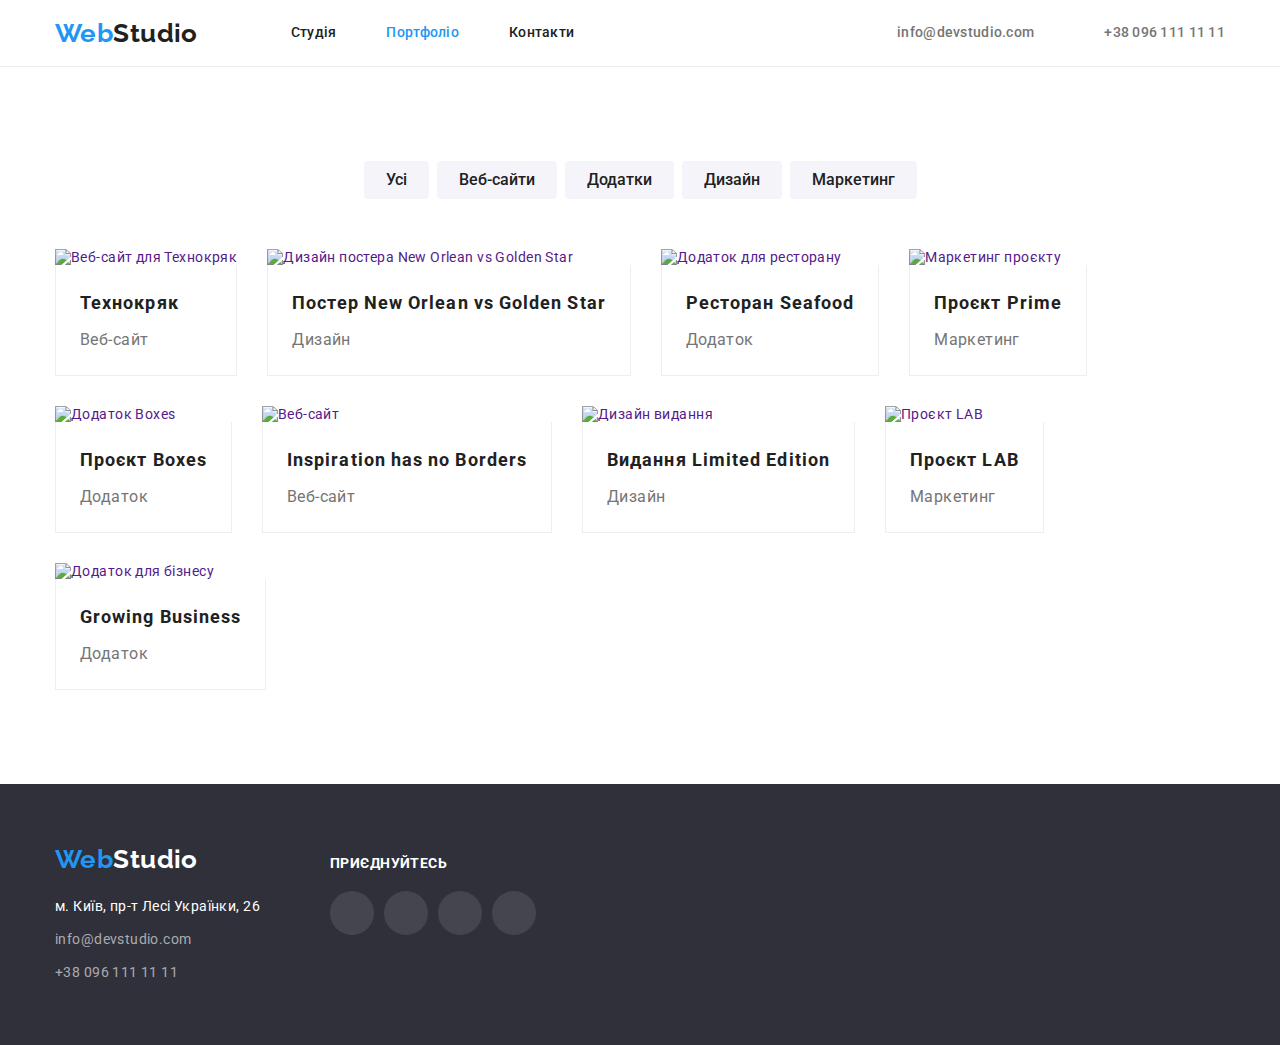
==== portfolio.html @ df896bba "fix css in  hw#4" ====
<!DOCTYPE html>
<html lang="uk">
  <head>
    <meta charset="UTF-8" />
    <meta http-equiv="X-UA-Compatible" content="IE=edge" />
    <meta name="viewport" content="width=device-width, initial-scale=1.0" />
    <title>WebStudio-Portfolio</title>
    <link rel="preconnect" href="https://fonts.googleapis.com" />
    <link rel="preconnect" href="https://fonts.gstatic.com" crossorigin />
    <link
      href="https://fonts.googleapis.com/css2?family=Raleway:wght@700&family=Roboto:wght@400;500;700;900&display=swap"
      rel="stylesheet"
    />
    <link
      rel="stylesheet"
      href="https://cdnjs.cloudflare.com/ajax/libs/modern-normalize/1.1.0/modern-normalize.min.css"
    />
    <link rel="stylesheet" href="./css/style.css" />
  </head>

  <body>
    <header class="page-header">
      <!-- навігація по сайту -->
      <div class="header-container container">
        <nav class="main-navigation">
          <a href="./index.html" class="logo">
            <span class="logo-web">Web</span>Studio
          </a>
          <ul class="navigation">
            <li class="navigation-item">
              <a href="./index.html">Студія</a>
            </li>
            <li class="navigation-item">
              <a href="./portfolio.html" class="current-page">Портфоліо</a>
            </li>
            <li class="navigation-item">
              <a href="">Контакти</a>
            </li>
          </ul>
        </nav>
        <!-- Контакти -->
        <ul class="contacts">
          <li class="contacts-item">
            <a href="mailto:info@devstudio.com">
              <svg class="contact-icon" width="16" height="12" >
                <use href="./images/icons.svg#icon-envelope"></use>
              </svg>
              <span>info@devstudio.com</span>
            </a>
          </li>
          <li class="contacts-item">
            <a href="tel:+380961111111">
              <svg class="contact-icon" width="10" height="16" >
                <use href="./images/icons.svg#icon-smartphone"></use>
              </svg>
              +38 096 111 11 11
            </a>
          </li>
        </ul>
      </div>
    </header>

    <main>
      <!-- Портфоліо -->
      <section class="portfolio">
        <div class="container">
          <h1 class="visually-hidden">Портфоліо</h1>
          <!-- Кнопки навігації -->
          <ul class="filter-buttons">
            <li><button type="button" class="filter-button">Усі</button></li>
            <li>
              <button type="button" class="filter-button">Веб-сайти</button>
            </li>
            <li>
              <button type="button" class="filter-button">Додатки</button>
            </li>
            <li><button type="button" class="filter-button">Дизайн</button></li>
            <li>
              <button type="button" class="filter-button">Маркетинг</button>
            </li>
          </ul>
          <!-- Приклади робіт -->
          <ul class="portfolio-samples">
            <li class="portfolio-item">
              <a href="" target="_blank" rel="noopener nofollow noreferrer">
                <img
                  src="./images/portfolio-1.jpg"
                  alt="Веб-сайт для Технокряк"
                  width="370"
                />
                <div class="card-container">
                  <h2>Технокряк</h2>
                  <p>Веб-сайт</p>
                </div>
              </a>
            </li>
            <li class="portfolio-item">
              <a href="" target="_blank" rel="noopener nofollow noreferrer">
                <img
                  src="./images/portfolio-2.jpg"
                  alt="Дизайн постера New Orlean vs Golden Star"
                  width="370"
                />
                <div class="card-container">
                  <h2>Постер New Orlean vs Golden Star</h2>
                  <p>Дизайн</p>
                </div>
              </a>
            </li>
            <li class="portfolio-item">
              <a href="" target="_blank" rel="noopener nofollow noreferrer">
                <img
                  src="./images/portfolio-3.jpg"
                  alt="Додаток для ресторану"
                  width="370"
                />
                <div class="card-container">
                  <h2>Ресторан Seafood</h2>
                  <p>Додаток</p>
                </div>
              </a>
            </li>
            <li class="portfolio-item">
              <a href="" target="_blank" rel="noopener nofollow noreferrer">
                <img
                  src="./images/portfolio-4.jpg"
                  alt="Маркетинг проєкту"
                  width="370"
                />
                <div class="card-container">
                  <h2>Проєкт Prime</h2>
                  <p>Маркетинг</p>
                </div>
              </a>
            </li>
            <li class="portfolio-item">
              <a href="" target="_blank" rel="noopener nofollow noreferrer">
                <img
                  src="./images/portfolio-5.jpg"
                  alt="Додаток Boxes"
                  width="370"
                />
                <div class="card-container">
                  <h2>Проєкт Boxes</h2>
                  <p>Додаток</p>
                </div>
              </a>
            </li>
            <li class="portfolio-item">
              <a href="" target="_blank" rel="noopener nofollow noreferrer">
                <img
                  src="./images/portfolio-6.jpg"
                  alt="Веб-сайт"
                  width="370"
                />
                <div class="card-container">
                  <h2>Inspiration has no Borders</h2>
                  <p>Веб-сайт</p>
                </div>
              </a>
            </li>
            <li class="portfolio-item">
              <a href="" target="_blank" rel="noopener nofollow noreferrer">
                <img
                  src="./images/portfolio-7.jpg"
                  alt="Дизайн видання"
                  width="370"
                />
                <div class="card-container">
                  <h2>Видання Limited Edition</h2>
                  <p>Дизайн</p>
                </div>
              </a>
            </li>
            <li class="portfolio-item">
              <a href="" target="_blank" rel="noopener nofollow noreferrer">
                <img
                  src="./images/portfolio-8.jpg"
                  alt="Проєкт LAB"
                  width="370"
                />
                <div class="card-container">
                  <h2>Проєкт LAB</h2>
                  <p>Маркетинг</p>
                </div>
              </a>
            </li>
            <li class="portfolio-item">
              <a href="" target="_blank" rel="noopener nofollow noreferrer">
                <img
                  src="./images/portfolio-9.jpg"
                  alt="Додаток для бізнесу"
                  width="370"
                />
                <div class="card-container">
                  <h2>Growing Business</h2>
                  <p>Додаток</p>
                </div>
              </a>
            </li>
          </ul>
        </div>
      </section>
    </main>
    <!-- ФУТЕР СТОРІНКИ -->
    <footer class="page-footer">
      <div class="container footer-wraper">
        <div class="footer-container">
          <a href="./index.html" class="logo">
            <span class="logo-web">Web</span>Studio
          </a>
          <!-- Контактна інформація -->
          <address class="footer-address">
            <ul class="address-list">
              <li class="address-list-item">
                <a
                  href="https://goo.gl/maps/ABmhvAyWDzysGnkC7"
                  target="_blank"
                  rel="noopener nofollow noreferrer"
                  class="post-address"
                  >м. Київ, пр-т Лесі Українки, 26</a
                >
              </li>
              <li class="address-list-item">
                <a href="mailto:info@devstudio.com">info@devstudio.com</a>
              </li>
              <li class="address-list-item">
                <a href="tel:+380961111111">+38 096 111 11 11</a>
              </li>
            </ul>
          </address>
        </div>
        <div class="footer-container">
          <span class="links-footer">Приєднуйтесь</span>
          <ul class="social-links">
            <li class="social-link footer-link">
              <a href="" class="insta-link">
                <svg class="social-icon footer-icon" width="20" height="20">
                  <use href="./images/icons.svg#icon-instagram"></use>
                </svg>
              </a>
            </li>
            <li class="social-link footer-link">
              <a href="" class="twit-link">
                <svg class="social-icon footer-icon" width="20" height="20">
                  <use href="./images/icons.svg#icon-twitter"></use>
                </svg>
              </a>
            </li>
            <li class="social-link footer-link">
              <a href="" class="facebook-link">
                <svg class="social-icon footer-icon" width="20" height="20">
                  <use href="./images/icons.svg#icon-facebook"></use>
                </svg>
              </a>
            </li>
            <li class="social-link footer-link">
              <a href="" class="linkedin-link">
                <svg class="social-icon footer-icon" width="20" height="20">
                  <use href="./images/icons.svg#icon-linkedin"></use>
                </svg>
              </a>
            </li>
          </ul>
        </div>
      </div>
    </footer>
  </body>
  </body>
</html>
---- css/style.css ----
/*ПЕРЕМІННІ*/

:root {
  --font-family: "Roboto", sans-serif;
  --font-color-hed: #212121;
  --font-color-text: #757575;
  --brand-color-first: #2196f3;
  --brand-color-second: #2f303a;
  --background-color: #ffffff;
  --icon-color: #afb1b8;
}

/*Загальні стилі*/

*,
*::before,
*::after {
  box-sizing: border-box;
}
body {
  margin: 0;
  background-color: var(--background-color);
  font-family: var(--font-family);
  color: var(--font-color);
  font-size: 14px;
  letter-spacing: 0.03em;
}
h1,
h2,
h3,
p,
ul {
  margin: 0;
  padding: 0;
}
ul {
  list-style: none;
}
img {
  display: block;
  width: 100%;
  height: auto;
}
.container {
  max-width: 1200px;
  margin: 0 auto;
  padding: 0 15px;
}
.section {
  padding: 94px 0;
}

/* Приховані заголовки */

.visually-hidden {
  position: absolute;
  white-space: nowrap;
  width: 1px;
  height: 1px;
  overflow: hidden;
  border: 0;
  padding: 0;
  clip: rect(0 0 0 0);
  clip-path: inset(50%);
  margin: -1px;
}

/* Стилі ХЕДЕРУ*/

.header-container,
.main-navigation,
.navigation,
.contacts {
  display: flex;
  flex-flow: row wrap;
  align-items: center;
}
.page-header {
  border-bottom: 1px solid #ececec;
}
.logo,
.logo-web {
  text-decoration: none;
  font-family: "Raleway", sans-serif;
  font-weight: 700;
  font-size: 26px;
  line-height: 1.19;
}
.logo {
  margin-right: 93px;
  color: var(--font-color-hed);
}
.logo-web {
  color: var(--brand-color-first);
}
/* .navigation {
} */
/* .navigation-item {
  
} */
.navigation-item:not(:last-child) {
  margin-right: 50px;
}
.navigation-item > a {
  display: block;
  padding: 25px 0;
  text-decoration: none;
  font-weight: 500;
  line-height: 1.14;
  letter-spacing: 0.02em;
  color: var(--font-color-hed);
}
.navigation-item > a:hover {
  color: var(--brand-color-first);
}
.navigation-item > a:focus {
  color: var(--brand-color-first);
}
.navigation-item > .current-page {
  color: var(--brand-color-first);
}
.contacts {
  display: flex;
  align-items: center;
  margin-left: auto;
}
/* .contacts-item {
} */
.contacts-item:nth-child(1) {
  margin-right: 50px;
}
.contacts-item > a {
  display: flex;
  align-items: center;
  padding: 25px 0;
  text-decoration: none;
  font-weight: 500;
  line-height: 1.14;
  letter-spacing: 0.02em;
  color: var(--font-color-text);
}
.contacts-item > a:hover {
  color: var(--brand-color-first);
}
.contacts-item > a:focus {
  color: var(--brand-color-first);
}
.contact-icon {
  margin-right: 10px;
  fill: currentColor;
  stroke: currentColor;
}
.contacts-item > a:hover .contact-icon {
  stroke: var(--brand-color-first);
}
.contact-icon:focus .contact-icon {
  stroke: var(--brand-color-first);
}
/*Стилі секції ГЕРОЯ*/

.hero {
  padding: 200px 0;
  margin: 0 auto;
  background-image: linear-gradient(
      rgba(47, 48, 58, 0.4),
      rgba(47, 48, 58, 0.4)
    ),
    url("../images/hero-cover.jpg");
  max-width: 1600px;
  background-repeat: no-repeat;
  background-position: center;
  background-color: var(--brand-color-second);
}
.hero-text {
  font-weight: 900;
  font-size: 44px;
  line-height: 1.36;
  text-align: center;
  letter-spacing: 0.06em;
  text-transform: uppercase;
  color: var(--background-color);
  margin-bottom: 30px;
}
.hero-button {
  display: block;
  margin: 0 auto;
  padding: 10px 32px;
  cursor: pointer;
  background-color: var(--brand-color-first);
  font-family: inherit;
  font-weight: 700;
  font-size: 16px;
  line-height: 1.87;
  letter-spacing: 0.06em;
  color: var(--background-color);
  border: none;
  border-radius: 4px;
}
.hero-button:hover {
  background-color: #188ce8;
}
.hero-button:active {
  background-color: #188ce8;
}

/*Стилі секції ОСНОВНІ ІДЕЇ*/

.main-ideas-list {
  display: flex;
}
.main-ideas-item {
  width: calc((100% - 90px) / 4);
}
.ideas-icon-wraper {
  display: flex;
  justify-content: center;
  padding: 25px 0;
  background-color: #f5f4fa;
  border-radius: 4px;
}
.main-ideas-item:not(:last-child) {
  margin-right: 30px;
}
.main-ideas-item > h3 {
  margin-top: 30px;
  margin-bottom: 10px;
  font-weight: 700;
  font-size: 14px;
  line-height: 1.14;
  text-transform: uppercase;
  color: var(--font-color-hed);
}
.main-ideas-item > p {
  line-height: 1.71;
  color: var(--font-color-text);
}

/*Стилі секції ПРИКЛАДИ РОБІТ*/

.main-works {
  padding-top: 0;
}
.works-list {
  display: flex;
  flex-flow: row wrap;
}
.section-title {
  margin-bottom: 50px;
  font-weight: 700;
  font-size: 36px;
  line-height: 1.17;
  text-align: center;
  color: var(--font-color-hed);
}
.works-list-item {
  width: calc((100% / 3) - 30px);
}
.works-list-item:not(:last-child) {
  margin-right: 30px;
}

/*Стилі секції НАША КОМАНДА*/

.our-team {
  background-color: #f5f4fa;
}
.team-list {
  display: flex;
  flex-flow: row wrap;
}
.team-list-item {
  width: calc((100% / 4) - 30px);
  list-style-type: none;
  background-color: var(--background-color);
  box-shadow: 0px 1px 3px rgba(0, 0, 0, 0.12), 0px 1px 1px rgba(0, 0, 0, 0.14),
    0px 2px 1px rgba(0, 0, 0, 0.2);
  border-radius: 0px 0px 4px 4px;
}
.team-list-item:not(:last-child) {
  margin-right: 30px;
}
.team-card {
  padding: 30px 0;
}
.team-list-item h3 {
  margin-bottom: 10px;
  font-weight: 500;
  font-size: 16px;
  line-height: 1.19;
  text-align: center;
  color: var(--font-color-hed);
}
.team-list-item p {
  margin-bottom: 16px;
  font-size: 16px;
  line-height: 1.19;
  text-align: center;
  color: var(--font-color-text);
}
.social-links {
  display: flex;
  justify-content: center;
  flex-wrap: wrap;
}
.social-link > a {
  display: flex;
  justify-content: center;
  align-items: center;
  width: 44px;
  height: 44px;
  border-radius: 50%;
  background-color: var(--background-color);
}
.social-link > a:hover {
  background-color: var(--brand-color-first);
}
.social-link > a:focus {
  background-color: var(--brand-color-first);
}
.social-link:not(:last-child) {
  margin-right: 10px;
}
.social-icon {
  fill: var(--icon-color);
}
.social-link > a:hover .social-icon {
  fill: var(--background-color);
}
.social-link > a:focus .social-icon {
  fill: var(--background-color);
}

/* Секція наші клієнти */
.clients-list {
  display: flex;
  flex-wrap: wrap;
  justify-content: center;
  align-items: center;
}
.client-list-item:not(:last-child) {
  margin-right: 30px;
}
.client-list-item > a {
  display: flex;
  padding: 15px 31px;
  border: 1px solid #afb1b8;
  border-radius: 4px;
}
.client-icon {
  fill: var(--icon-color);
}
.client-list-item > a:hover {
  border-color: var(--brand-color-first);
}
.client-list-item > a:focus {
  border-color: var(--brand-color-first);
}
.client-list-item > a:hover .client-icon {
  fill: var(--brand-color-first);
}
.client-list-item > a:focus .client-icon {
  fill: var(--brand-color-first);
}

/*Стилі секції ФУТЕРУ*/
.page-footer {
  padding: 60px 0;
  background-color: var(--brand-color-second);
}
.footer-wraper {
  display: flex;
  align-items: baseline;
}
.footer-container {
  display: inline-block;
  margin-right: 70px;
  vertical-align: top;
}
.page-footer .logo {
  display: block;
  margin-right: 0;
  margin-bottom: 20px;
  color: var(--background-color);
}
/* .address-list {
} */
/* .address-list-item {
} */
.address-list-item:not(:last-child) {
  margin-bottom: 9px;
}
.address-list-item > a {
  text-decoration: none;
  font-style: normal;
  line-height: 1.71;
  color: rgba(255, 255, 255, 0.6);
}
.address-list-item > a:hover {
  color: var(--brand-color-first);
}
.address-list-item > a:focus {
  color: var(--brand-color-first);
}
.address-list-item > .post-address {
  color: var(--background-color);
}
.links-footer {
  display: block;
  margin-bottom: 20px;
  font-weight: 700;
  line-height: 16px;
  text-transform: uppercase;
  color: var(--background-color);
}
.footer-link > a {
  background-color: rgba(255, 255, 255, 0.1);
}
.footer-icon {
  fill: var(--background-color);
}

/*СТОРІНКА ПОРТФОЛІО*/

/*Стилі КНОПОК*/
.portfolio {
  padding: 94px 0;
}
.filter-buttons {
  display: flex;
  flex-flow: row wrap;
  justify-content: center;
  margin-bottom: 50px;
}
.filter-buttons > li {
  list-style-type: none;
}
.filter-button {
  padding: 6px 22px;
  font-family: inherit;
  font-weight: 500;
  font-size: 16px;
  line-height: 1.62;
  color: var(--font-color-hed);
  background-color: #f5f4fa;
  cursor: pointer;
  border-radius: 4px;
  border: none;
}
.filter-button:hover {
  color: var(--background-color);
  background-color: var(--brand-color-first);
  box-shadow: 0px 3px 1px rgba(0, 0, 0, 0.1), 0px 1px 2px rgba(0, 0, 0, 0.08),
    0px 2px 2px rgba(0, 0, 0, 0.12);
}
.filter-button:focus {
  color: var(--background-color);
  background-color: var(--brand-color-first);
  box-shadow: 0px 3px 1px rgba(0, 0, 0, 0.1), 0px 1px 2px rgba(0, 0, 0, 0.08),
    0px 2px 2px rgba(0, 0, 0, 0.12);
}
.filter-buttons > li:not(:last-child) {
  margin-right: 8px;
}

/*Стилі ПОРТФОЛІО*/

.portfolio-samples {
  display: flex;
  flex-flow: row wrap;
  gap: 30px;
}
.portfolio-item {
  background-color: var(--background-color);
}
.card-container {
  border: 1px solid #eeeeee;
  border-top: 0;
  padding: 20px 24px;
}
.portfolio-item > a {
  text-decoration: none;
}
.portfolio-item:hover {
  box-shadow: 0px 1px 1px rgba(0, 0, 0, 0.12), 0px 4px 4px rgba(0, 0, 0, 0.06),
    1px 4px 6px rgba(0, 0, 0, 0.16);
}
.portfolio-item:focus {
  box-shadow: 0px 1px 1px rgba(0, 0, 0, 0.12), 0px 4px 4px rgba(0, 0, 0, 0.06),
    1px 4px 6px rgba(0, 0, 0, 0.16);
}
.portfolio-item h2 {
  margin-bottom: 4px;
  font-weight: 700;
  font-size: 18px;
  line-height: 2;
  letter-spacing: 0.06em;
  color: var(--font-color-hed);
}
.portfolio-item p {
  font-size: 16px;
  line-height: 1.87;
  color: var(--font-color-text);
}
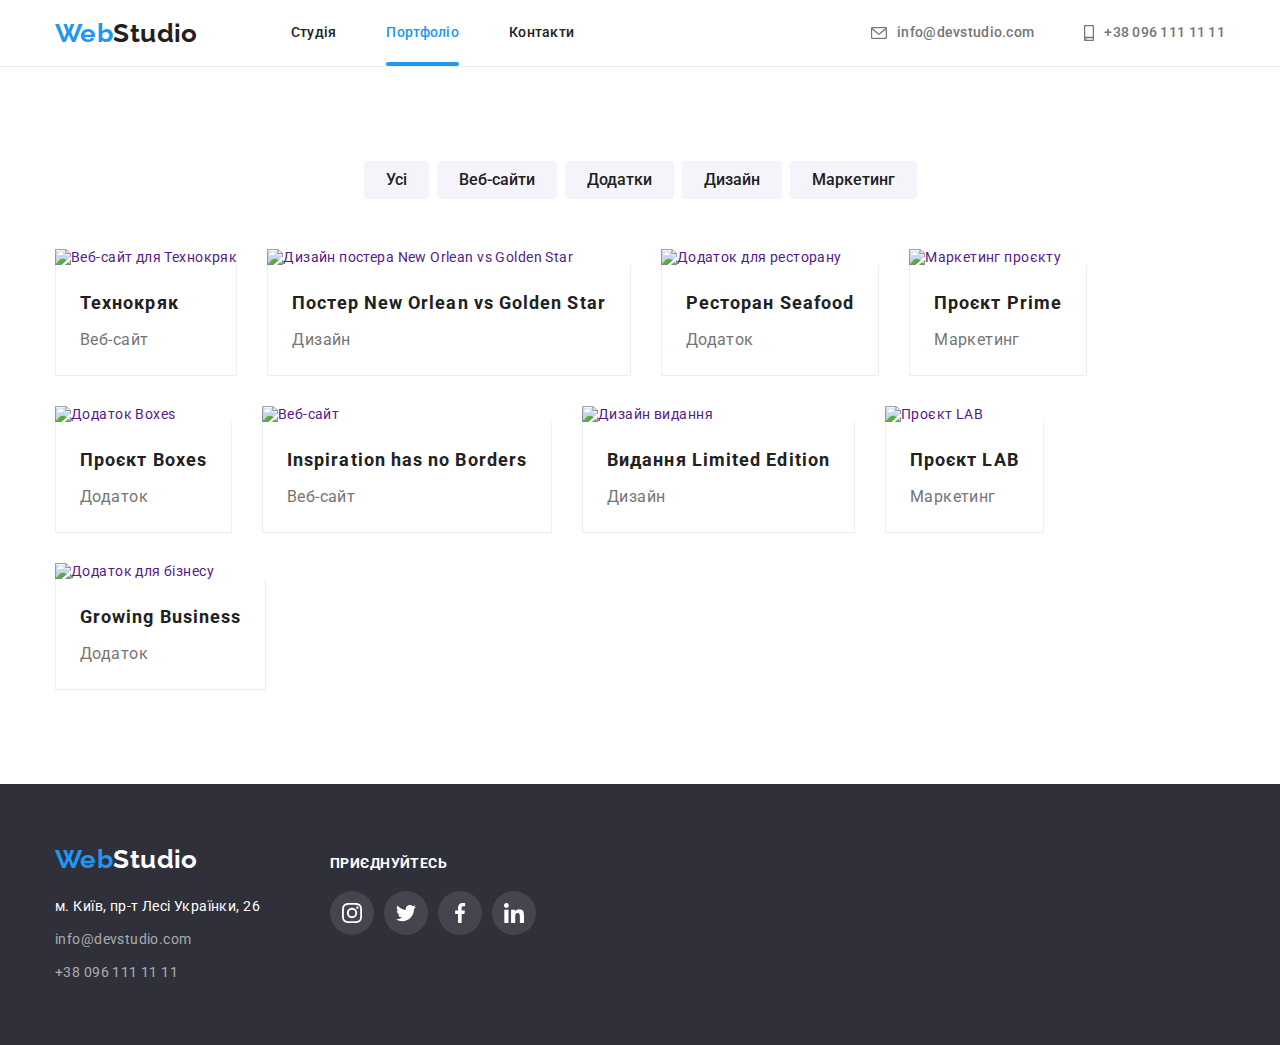
==== commit 547bdea5: "add hw5" ====
--- a/portfolio.html
+++ b/portfolio.html
@@ -42,7 +42,7 @@
         <ul class="contacts">
           <li class="contacts-item">
             <a href="mailto:info@devstudio.com">
-              <svg class="contact-icon" width="16" height="12" >
+              <svg class="contact-icon" width="16" height="12">
                 <use href="./images/icons.svg#icon-envelope"></use>
               </svg>
               <span>info@devstudio.com</span>
@@ -50,7 +50,7 @@
           </li>
           <li class="contacts-item">
             <a href="tel:+380961111111">
-              <svg class="contact-icon" width="10" height="16" >
+              <svg class="contact-icon" width="10" height="16">
                 <use href="./images/icons.svg#icon-smartphone"></use>
               </svg>
               +38 096 111 11 11
@@ -83,11 +83,21 @@
           <ul class="portfolio-samples">
             <li class="portfolio-item">
               <a href="" target="_blank" rel="noopener nofollow noreferrer">
-                <img
-                  src="./images/portfolio-1.jpg"
-                  alt="Веб-сайт для Технокряк"
-                  width="370"
-                />
+                <div class="portfolio-img-wrapper">
+                  <img
+                    src="./images/portfolio-1.jpg"
+                    alt="Веб-сайт для Технокряк"
+                    width="370"
+                  />
+                  <div class="portfolio-item-overlay">
+                    <p>
+                      Ресурс пропонує комплексні пропозиції з різним рівнем
+                      функціоналу та сервісів. Все це дозволить відвідувачу
+                      отримати вичерпні відомості про компанію чи приватну
+                      особу.
+                    </p>
+                  </div>
+                </div>
                 <div class="card-container">
                   <h2>Технокряк</h2>
                   <p>Веб-сайт</p>
@@ -96,11 +106,21 @@
             </li>
             <li class="portfolio-item">
               <a href="" target="_blank" rel="noopener nofollow noreferrer">
-                <img
-                  src="./images/portfolio-2.jpg"
-                  alt="Дизайн постера New Orlean vs Golden Star"
-                  width="370"
-                />
+                <div class="portfolio-img-wrapper">
+                  <img
+                    src="./images/portfolio-2.jpg"
+                    alt="Дизайн постера New Orlean vs Golden Star"
+                    width="370"
+                  />
+                  <div class="portfolio-item-overlay">
+                    <p>
+                      Ресурс пропонує комплексні пропозиції з різним рівнем
+                      функціоналу та сервісів. Все це дозволить відвідувачу
+                      отримати вичерпні відомості про компанію чи приватну
+                      особу.
+                    </p>
+                  </div>
+                </div>
                 <div class="card-container">
                   <h2>Постер New Orlean vs Golden Star</h2>
                   <p>Дизайн</p>
@@ -109,11 +129,20 @@
             </li>
             <li class="portfolio-item">
               <a href="" target="_blank" rel="noopener nofollow noreferrer">
-                <img
-                  src="./images/portfolio-3.jpg"
-                  alt="Додаток для ресторану"
-                  width="370"
-                />
+                <div class="portfolio-img-wrapper">
+                  <img
+                    src="./images/portfolio-3.jpg"
+                    alt="Додаток для ресторану"
+                    width="370"
+                  />
+                  <div class="portfolio-item-overlay">
+                    <p>
+                      Ресурс пропонує комплексні пропозиції з різним рівнем
+                      функціоналу та сервісів. Все це дозволить відвідувачу отримати
+                      вичерпні відомості про компанію чи приватну особу.
+                    </p>
+                  </div>
+                </div>
                 <div class="card-container">
                   <h2>Ресторан Seafood</h2>
                   <p>Додаток</p>
@@ -122,11 +151,20 @@
             </li>
             <li class="portfolio-item">
               <a href="" target="_blank" rel="noopener nofollow noreferrer">
+                <div class="portfolio-img-wrapper">
                 <img
                   src="./images/portfolio-4.jpg"
                   alt="Маркетинг проєкту"
                   width="370"
                 />
+                <div class="portfolio-item-overlay">
+                  <p>
+                    Ресурс пропонує комплексні пропозиції з різним рівнем
+                    функціоналу та сервісів. Все це дозволить відвідувачу отримати
+                    вичерпні відомості про компанію чи приватну особу.
+                  </p>
+                </div>
+                </div>
                 <div class="card-container">
                   <h2>Проєкт Prime</h2>
                   <p>Маркетинг</p>
@@ -135,11 +173,20 @@
             </li>
             <li class="portfolio-item">
               <a href="" target="_blank" rel="noopener nofollow noreferrer">
+                <div class="portfolio-img-wrapper">
                 <img
                   src="./images/portfolio-5.jpg"
                   alt="Додаток Boxes"
                   width="370"
                 />
+                <div class="portfolio-item-overlay">
+                  <p>
+                    Ресурс пропонує комплексні пропозиції з різним рівнем
+                    функціоналу та сервісів. Все це дозволить відвідувачу отримати
+                    вичерпні відомості про компанію чи приватну особу.
+                  </p>
+                </div>
+                </div>  
                 <div class="card-container">
                   <h2>Проєкт Boxes</h2>
                   <p>Додаток</p>
@@ -148,11 +195,20 @@
             </li>
             <li class="portfolio-item">
               <a href="" target="_blank" rel="noopener nofollow noreferrer">
+                <div class="portfolio-img-wrapper">
                 <img
                   src="./images/portfolio-6.jpg"
                   alt="Веб-сайт"
                   width="370"
                 />
+                <div class="portfolio-item-overlay">
+                  <p>
+                    Ресурс пропонує комплексні пропозиції з різним рівнем
+                    функціоналу та сервісів. Все це дозволить відвідувачу отримати
+                    вичерпні відомості про компанію чи приватну особу.
+                  </p>
+                </div>
+                </div>
                 <div class="card-container">
                   <h2>Inspiration has no Borders</h2>
                   <p>Веб-сайт</p>
@@ -161,11 +217,20 @@
             </li>
             <li class="portfolio-item">
               <a href="" target="_blank" rel="noopener nofollow noreferrer">
+                <div class="portfolio-img-wrapper">
                 <img
                   src="./images/portfolio-7.jpg"
                   alt="Дизайн видання"
                   width="370"
                 />
+                <div class="portfolio-item-overlay">
+                  <p>
+                    Ресурс пропонує комплексні пропозиції з різним рівнем
+                    функціоналу та сервісів. Все це дозволить відвідувачу отримати
+                    вичерпні відомості про компанію чи приватну особу.
+                  </p>
+                </div>
+                </div>
                 <div class="card-container">
                   <h2>Видання Limited Edition</h2>
                   <p>Дизайн</p>
@@ -174,11 +239,20 @@
             </li>
             <li class="portfolio-item">
               <a href="" target="_blank" rel="noopener nofollow noreferrer">
+                <div class="portfolio-img-wrapper">
                 <img
                   src="./images/portfolio-8.jpg"
                   alt="Проєкт LAB"
                   width="370"
                 />
+                <div class="portfolio-item-overlay">
+                  <p>
+                    Ресурс пропонує комплексні пропозиції з різним рівнем
+                    функціоналу та сервісів. Все це дозволить відвідувачу отримати
+                    вичерпні відомості про компанію чи приватну особу.
+                  </p>
+                </div>
+                </div>
                 <div class="card-container">
                   <h2>Проєкт LAB</h2>
                   <p>Маркетинг</p>
@@ -187,11 +261,20 @@
             </li>
             <li class="portfolio-item">
               <a href="" target="_blank" rel="noopener nofollow noreferrer">
+                <div class="portfolio-img-wrapper">
                 <img
                   src="./images/portfolio-9.jpg"
                   alt="Додаток для бізнесу"
                   width="370"
                 />
+                <div class="portfolio-item-overlay">
+                  <p>
+                    Ресурс пропонує комплексні пропозиції з різним рівнем
+                    функціоналу та сервісів. Все це дозволить відвідувачу отримати
+                    вичерпні відомості про компанію чи приватну особу.
+                  </p>
+                </div>
+                </div>
                 <div class="card-container">
                   <h2>Growing Business</h2>
                   <p>Додаток</p>
@@ -266,5 +349,4 @@
       </div>
     </footer>
   </body>
-  </body>
 </html>
--- a/css/style.css
+++ b/css/style.css
@@ -8,6 +8,8 @@
   --brand-color-second: #2f303a;
   --background-color: #ffffff;
   --icon-color: #afb1b8;
+  --timing-function: cubic-bezier(0.4, 0, 0.2, 1);
+  --animation-time: 250ms;
 }
 
 /*Загальні стилі*/
@@ -49,7 +51,6 @@
 .section {
   padding: 94px 0;
 }
-
 /* Приховані заголовки */
 
 .visually-hidden {
@@ -95,9 +96,9 @@
 }
 /* .navigation {
 } */
-/* .navigation-item {
-  
-} */
+.navigation-item {
+  position: relative;
+}
 .navigation-item:not(:last-child) {
   margin-right: 50px;
 }
@@ -109,6 +110,7 @@
   line-height: 1.14;
   letter-spacing: 0.02em;
   color: var(--font-color-hed);
+  transition: color var(--animation-time) var(--timing-function);
 }
 .navigation-item > a:hover {
   color: var(--brand-color-first);
@@ -116,16 +118,47 @@
 .navigation-item > a:focus {
   color: var(--brand-color-first);
 }
+.navigation-item > a::after {
+  content: "";
+  display: block;
+  position: absolute;
+  bottom: 0;
+  width: 100%;
+  height: 4px;
+  background-color: var(--brand-color-first);
+  border-radius: 2px;
+  transform: scaleX(0);
+  transition: transform var(--animation-time) var(--timing-function);
+}
+.navigation-item > a:hover::after {
+  transform: scaleX(1);
+}
+.navigation-item > a:focus::after {
+  transform: scaleX(1);
+}
 .navigation-item > .current-page {
   color: var(--brand-color-first);
 }
+.navigation-item > .current-page::after {
+  content: "";
+  display: block;
+  position: absolute;
+  bottom: 0;
+  width: 100%;
+  height: 4px;
+  background-color: var(--brand-color-first);
+  border-radius: 2px;
+  transform: none;
+}
+
 .contacts {
   display: flex;
   align-items: center;
   margin-left: auto;
 }
-/* .contacts-item {
-} */
+.contacts-item {
+  transition: currentColor var(--animation-time) var(--timing-function);
+}
 .contacts-item:nth-child(1) {
   margin-right: 50px;
 }
@@ -138,6 +171,7 @@
   line-height: 1.14;
   letter-spacing: 0.02em;
   color: var(--font-color-text);
+  transition: color var(--animation-time) var(--timing-function);
 }
 .contacts-item > a:hover {
   color: var(--brand-color-first);
@@ -149,11 +183,14 @@
   margin-right: 10px;
   fill: currentColor;
   stroke: currentColor;
+  /* transition: color var(--animation-time) var(--timing-function); */
 }
 .contacts-item > a:hover .contact-icon {
+  fill: var(--brand-color-first);
   stroke: var(--brand-color-first);
 }
 .contact-icon:focus .contact-icon {
+  fill: var(--brand-color-first);
   stroke: var(--brand-color-first);
 }
 /*Стилі секції ГЕРОЯ*/
@@ -195,6 +232,7 @@
   color: var(--background-color);
   border: none;
   border-radius: 4px;
+  transition: background-color var(--animation-time) var(--timing-function);
 }
 .hero-button:hover {
   background-color: #188ce8;
@@ -253,12 +291,25 @@
   color: var(--font-color-hed);
 }
 .works-list-item {
+  position: relative;
   width: calc((100% / 3) - 30px);
 }
 .works-list-item:not(:last-child) {
   margin-right: 30px;
 }
-
+.overlay-title {
+  position: absolute;
+  bottom: 0;
+  width: 100%;
+  padding: 27px 0;
+  font-weight: 700;
+  font-size: 14px;
+  line-height: 1.14;
+  text-transform: uppercase;
+  color: var(--background-color);
+  background-color: rgba(47, 48, 58, 0.8);
+  text-align: center;
+}
 /*Стилі секції НАША КОМАНДА*/
 
 .our-team {
@@ -310,6 +361,7 @@
   height: 44px;
   border-radius: 50%;
   background-color: var(--background-color);
+  transition: background-color var(--animation-time) var(--timing-function);
 }
 .social-link > a:hover {
   background-color: var(--brand-color-first);
@@ -322,6 +374,7 @@
 }
 .social-icon {
   fill: var(--icon-color);
+  transition: fill var(--animation-time) var(--timing-function);
 }
 .social-link > a:hover .social-icon {
   fill: var(--background-color);
@@ -345,9 +398,11 @@
   padding: 15px 31px;
   border: 1px solid #afb1b8;
   border-radius: 4px;
+  transition: border-color 250ms var(--timing-function);
 }
 .client-icon {
   fill: var(--icon-color);
+  transition: fill 250ms var(--timing-function);
 }
 .client-list-item > a:hover {
   border-color: var(--brand-color-first);
@@ -394,6 +449,7 @@
   font-style: normal;
   line-height: 1.71;
   color: rgba(255, 255, 255, 0.6);
+  transition: color var(--animation-time) var(--timing-function);
 }
 .address-list-item > a:hover {
   color: var(--brand-color-first);
@@ -445,6 +501,9 @@
   cursor: pointer;
   border-radius: 4px;
   border: none;
+  transition: color var(--animation-time) var(--timing-function),
+    background-color var(--animation-time) var(--timing-function),
+    box-shadow var(--animation-time) var(--timing-function);
 }
 .filter-button:hover {
   color: var(--background-color);
@@ -478,13 +537,15 @@
   padding: 20px 24px;
 }
 .portfolio-item > a {
+  display: block;
   text-decoration: none;
-}
-.portfolio-item:hover {
+  transition: box-shadow var(--animation-time) var(--timing-function);
+}
+.portfolio-item > a:hover {
   box-shadow: 0px 1px 1px rgba(0, 0, 0, 0.12), 0px 4px 4px rgba(0, 0, 0, 0.06),
     1px 4px 6px rgba(0, 0, 0, 0.16);
 }
-.portfolio-item:focus {
+.portfolio-item > a:focus {
   box-shadow: 0px 1px 1px rgba(0, 0, 0, 0.12), 0px 4px 4px rgba(0, 0, 0, 0.06),
     1px 4px 6px rgba(0, 0, 0, 0.16);
 }
@@ -501,3 +562,73 @@
   line-height: 1.87;
   color: var(--font-color-text);
 }
+.portfolio-img-wrapper {
+  position: relative;
+  overflow: hidden;
+}
+.portfolio-item-overlay {
+  position: absolute;
+  width: 100%;
+  height: 100%;
+  padding: 63px 24px;
+  background-color: rgba(33, 150, 243, 0.9);
+  transition: transform var(--animation-time) var(--timing-function);
+}
+.portfolio-item-overlay > p {
+  font-family: inherit;
+  font-weight: 400;
+  font-size: 18px;
+  line-height: 1.55;
+  color: var(--background-color);
+}
+.portfolio-item > a:hover .portfolio-item-overlay {
+  transform: translateY(-100%);
+}
+.portfolio-item > a:focus .portfolio-item-overlay {
+  transform: translateY(-100%);
+}
+
+.backdrop {
+  position: fixed;
+  display: flex;
+  justify-content: center;
+  align-items: center;
+  top: 0;
+  left: 0;
+  width: 100%;
+  height: 100%;
+  background-color: rgba(255, 255, 255, 0.6);
+  opacity: 1;
+  transition: opacity var(--animation-time) var(--timing-function);
+}
+.backdrop.is-hidden {
+  opacity: 0;
+  pointer-events: none;
+}
+.modal {
+  position: absolute;
+  top: 50%;
+  left: 50%;
+  transform: translate(-50%, -50%) scale(1);
+  min-width: 528px;
+  min-height: 581px;
+  background-color: var(--background-color);
+  box-shadow: 0px 1px 3px rgba(0, 0, 0, 0.12), 0px 1px 1px rgba(0, 0, 0, 0.14),
+    0px 2px 1px rgba(0, 0, 0, 0.2);
+  border-radius: 4px;
+  transition: scale var(--animation-time) var(--timing-function);
+}
+.backdrop.is-hidden .modal {
+transform: translate(-50%, -50%) scale(0.9);
+}
+.close-button {
+  display: flex;
+  margin: 8px 8px auto auto;
+  padding: 10px;
+  border-radius: 50%;
+  border: 1px solid rgba(0, 0, 0, 0.1);
+  background-color: var(--background-color);
+}
+.close-icon {
+ fill: #000;
+}
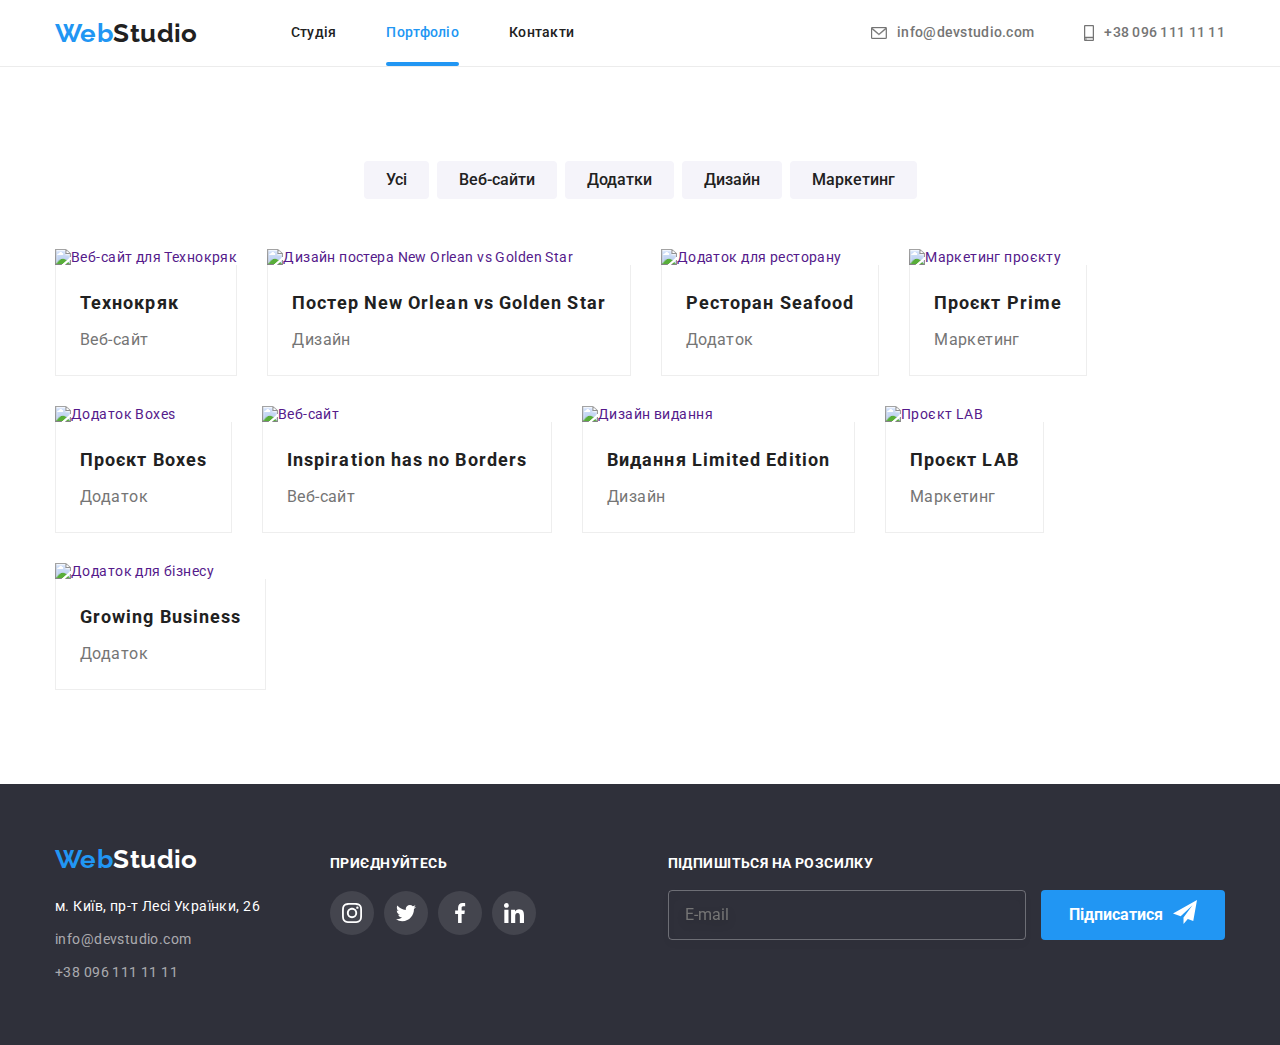
==== commit c09da29e: "hw6 add" ====
--- a/portfolio.html
+++ b/portfolio.html
@@ -138,8 +138,9 @@
                   <div class="portfolio-item-overlay">
                     <p>
                       Ресурс пропонує комплексні пропозиції з різним рівнем
-                      функціоналу та сервісів. Все це дозволить відвідувачу отримати
-                      вичерпні відомості про компанію чи приватну особу.
+                      функціоналу та сервісів. Все це дозволить відвідувачу
+                      отримати вичерпні відомості про компанію чи приватну
+                      особу.
                     </p>
                   </div>
                 </div>
@@ -152,18 +153,19 @@
             <li class="portfolio-item">
               <a href="" target="_blank" rel="noopener nofollow noreferrer">
                 <div class="portfolio-img-wrapper">
-                <img
-                  src="./images/portfolio-4.jpg"
-                  alt="Маркетинг проєкту"
-                  width="370"
-                />
-                <div class="portfolio-item-overlay">
-                  <p>
-                    Ресурс пропонує комплексні пропозиції з різним рівнем
-                    функціоналу та сервісів. Все це дозволить відвідувачу отримати
-                    вичерпні відомості про компанію чи приватну особу.
-                  </p>
-                </div>
+                  <img
+                    src="./images/portfolio-4.jpg"
+                    alt="Маркетинг проєкту"
+                    width="370"
+                  />
+                  <div class="portfolio-item-overlay">
+                    <p>
+                      Ресурс пропонує комплексні пропозиції з різним рівнем
+                      функціоналу та сервісів. Все це дозволить відвідувачу
+                      отримати вичерпні відомості про компанію чи приватну
+                      особу.
+                    </p>
+                  </div>
                 </div>
                 <div class="card-container">
                   <h2>Проєкт Prime</h2>
@@ -174,19 +176,20 @@
             <li class="portfolio-item">
               <a href="" target="_blank" rel="noopener nofollow noreferrer">
                 <div class="portfolio-img-wrapper">
-                <img
-                  src="./images/portfolio-5.jpg"
-                  alt="Додаток Boxes"
-                  width="370"
-                />
-                <div class="portfolio-item-overlay">
-                  <p>
-                    Ресурс пропонує комплексні пропозиції з різним рівнем
-                    функціоналу та сервісів. Все це дозволить відвідувачу отримати
-                    вичерпні відомості про компанію чи приватну особу.
-                  </p>
-                </div>
-                </div>  
+                  <img
+                    src="./images/portfolio-5.jpg"
+                    alt="Додаток Boxes"
+                    width="370"
+                  />
+                  <div class="portfolio-item-overlay">
+                    <p>
+                      Ресурс пропонує комплексні пропозиції з різним рівнем
+                      функціоналу та сервісів. Все це дозволить відвідувачу
+                      отримати вичерпні відомості про компанію чи приватну
+                      особу.
+                    </p>
+                  </div>
+                </div>
                 <div class="card-container">
                   <h2>Проєкт Boxes</h2>
                   <p>Додаток</p>
@@ -196,18 +199,19 @@
             <li class="portfolio-item">
               <a href="" target="_blank" rel="noopener nofollow noreferrer">
                 <div class="portfolio-img-wrapper">
-                <img
-                  src="./images/portfolio-6.jpg"
-                  alt="Веб-сайт"
-                  width="370"
-                />
-                <div class="portfolio-item-overlay">
-                  <p>
-                    Ресурс пропонує комплексні пропозиції з різним рівнем
-                    функціоналу та сервісів. Все це дозволить відвідувачу отримати
-                    вичерпні відомості про компанію чи приватну особу.
-                  </p>
-                </div>
+                  <img
+                    src="./images/portfolio-6.jpg"
+                    alt="Веб-сайт"
+                    width="370"
+                  />
+                  <div class="portfolio-item-overlay">
+                    <p>
+                      Ресурс пропонує комплексні пропозиції з різним рівнем
+                      функціоналу та сервісів. Все це дозволить відвідувачу
+                      отримати вичерпні відомості про компанію чи приватну
+                      особу.
+                    </p>
+                  </div>
                 </div>
                 <div class="card-container">
                   <h2>Inspiration has no Borders</h2>
@@ -218,18 +222,19 @@
             <li class="portfolio-item">
               <a href="" target="_blank" rel="noopener nofollow noreferrer">
                 <div class="portfolio-img-wrapper">
-                <img
-                  src="./images/portfolio-7.jpg"
-                  alt="Дизайн видання"
-                  width="370"
-                />
-                <div class="portfolio-item-overlay">
-                  <p>
-                    Ресурс пропонує комплексні пропозиції з різним рівнем
-                    функціоналу та сервісів. Все це дозволить відвідувачу отримати
-                    вичерпні відомості про компанію чи приватну особу.
-                  </p>
-                </div>
+                  <img
+                    src="./images/portfolio-7.jpg"
+                    alt="Дизайн видання"
+                    width="370"
+                  />
+                  <div class="portfolio-item-overlay">
+                    <p>
+                      Ресурс пропонує комплексні пропозиції з різним рівнем
+                      функціоналу та сервісів. Все це дозволить відвідувачу
+                      отримати вичерпні відомості про компанію чи приватну
+                      особу.
+                    </p>
+                  </div>
                 </div>
                 <div class="card-container">
                   <h2>Видання Limited Edition</h2>
@@ -240,18 +245,19 @@
             <li class="portfolio-item">
               <a href="" target="_blank" rel="noopener nofollow noreferrer">
                 <div class="portfolio-img-wrapper">
-                <img
-                  src="./images/portfolio-8.jpg"
-                  alt="Проєкт LAB"
-                  width="370"
-                />
-                <div class="portfolio-item-overlay">
-                  <p>
-                    Ресурс пропонує комплексні пропозиції з різним рівнем
-                    функціоналу та сервісів. Все це дозволить відвідувачу отримати
-                    вичерпні відомості про компанію чи приватну особу.
-                  </p>
-                </div>
+                  <img
+                    src="./images/portfolio-8.jpg"
+                    alt="Проєкт LAB"
+                    width="370"
+                  />
+                  <div class="portfolio-item-overlay">
+                    <p>
+                      Ресурс пропонує комплексні пропозиції з різним рівнем
+                      функціоналу та сервісів. Все це дозволить відвідувачу
+                      отримати вичерпні відомості про компанію чи приватну
+                      особу.
+                    </p>
+                  </div>
                 </div>
                 <div class="card-container">
                   <h2>Проєкт LAB</h2>
@@ -262,18 +268,19 @@
             <li class="portfolio-item">
               <a href="" target="_blank" rel="noopener nofollow noreferrer">
                 <div class="portfolio-img-wrapper">
-                <img
-                  src="./images/portfolio-9.jpg"
-                  alt="Додаток для бізнесу"
-                  width="370"
-                />
-                <div class="portfolio-item-overlay">
-                  <p>
-                    Ресурс пропонує комплексні пропозиції з різним рівнем
-                    функціоналу та сервісів. Все це дозволить відвідувачу отримати
-                    вичерпні відомості про компанію чи приватну особу.
-                  </p>
-                </div>
+                  <img
+                    src="./images/portfolio-9.jpg"
+                    alt="Додаток для бізнесу"
+                    width="370"
+                  />
+                  <div class="portfolio-item-overlay">
+                    <p>
+                      Ресурс пропонує комплексні пропозиції з різним рівнем
+                      функціоналу та сервісів. Все це дозволить відвідувачу
+                      отримати вичерпні відомості про компанію чи приватну
+                      особу.
+                    </p>
+                  </div>
                 </div>
                 <div class="card-container">
                   <h2>Growing Business</h2>
@@ -346,6 +353,25 @@
             </li>
           </ul>
         </div>
+        <!-- Форма підписки -->
+        <div class="mail-form-wraper">
+          <form action="" name="mail-form" autocomplete="off" class="mail-form">
+            <p>Підпишіться на розсилку</p>
+            <input
+              type="email"
+              name="email"
+              id="email"
+              placeholder="E-mail"
+              class="email-input"
+            />
+            <button type="submit" class="email-submit-button">
+              <span class="button-label">Підписатися</span>
+              <svg class="form-submit-icon" width="24" height="24">
+                <use href="./images/icons.svg#icon-send"></use>
+              </svg>
+            </button>
+          </form>
+        </div>
       </div>
     </footer>
   </body>
--- a/css/style.css
+++ b/css/style.css
@@ -386,7 +386,7 @@
 /* Секція наші клієнти */
 .clients-list {
   display: flex;
-  flex-wrap: wrap;
+  flex-flow: row wrap;
   justify-content: center;
   align-items: center;
 }
@@ -395,7 +395,7 @@
 }
 .client-list-item > a {
   display: flex;
-  padding: 15px 31px;
+  padding: 15px 30px;
   border: 1px solid #afb1b8;
   border-radius: 4px;
   transition: border-color 250ms var(--timing-function);
@@ -472,6 +472,71 @@
   background-color: rgba(255, 255, 255, 0.1);
 }
 .footer-icon {
+  fill: var(--background-color);
+}
+
+.mail-form-wraper {
+  display: inline-block;
+  margin-left: auto;
+}
+.mail-form > p {
+  margin-bottom: 20px;
+  font-weight: 700;
+  line-height: 14px;
+  text-transform: uppercase;
+  color: var(--background-color);
+}
+.email-input {
+  width: 358px;
+  height: 50px;
+  margin-right: 12px;
+  padding-left: 16px;
+  border: 1px solid rgba(255, 255, 255, 0.3);
+  filter: drop-shadow(0px 4px 4px rgba(0, 0, 0, 0.15));
+  background: transparent;
+  border-radius: 4px;
+  font-weight: 400;
+  font-size: 16px;
+  line-height: 1.25;
+  color: rgba(255, 255, 255, 0.6);
+}
+/* .email-input:active {
+  border: 1px solid rgba(255, 255, 255, 0.3);
+  filter: drop-shadow(0px 4px 4px rgba(0, 0, 0, 0.15));
+  background: transparent;
+} */
+
+/* .email-input:not(:placeholder-shown):required:valid {
+  border-color: green;
+}
+
+.email-input:not(:placeholder-shown):required:invalid {
+  border: 1px solid red;
+} */
+.button-label {
+  margin-right: 10px;
+  font-family: inherit;
+  font-weight: 700;
+  font-size: 16px;
+  line-height: 1.88;
+  color: var(--background-color);
+}
+.email-submit-button {
+  display: inline-flex;
+  padding: 10px 28px;
+  cursor: pointer;
+  border-radius: 4px;
+  border: none;
+  background-color: var(--brand-color-first);
+  transition: background-color var(--animation-time) var(--timing-function);
+}
+.email-submit-button:hover {
+  background-color: #188ce8;
+}
+.email-submit-button:active {
+  background-color: #188ce8;
+}
+.form-submit-icon {
   fill: var(--background-color);
 }
 
@@ -572,7 +637,9 @@
   height: 100%;
   padding: 63px 24px;
   background-color: rgba(33, 150, 243, 0.9);
-  transition: transform var(--animation-time) var(--timing-function);
+  opacity: 0;
+  transition: transform var(--animation-time) var(--timing-function),
+    opacity var(--animation-time) var(--timing-function);
 }
 .portfolio-item-overlay > p {
   font-family: inherit;
@@ -583,11 +650,14 @@
 }
 .portfolio-item > a:hover .portfolio-item-overlay {
   transform: translateY(-100%);
+  opacity: 1;
 }
 .portfolio-item > a:focus .portfolio-item-overlay {
   transform: translateY(-100%);
-}
-
+  opacity: 1;
+}
+
+/* Стилі модального вікна */
 .backdrop {
   position: fixed;
   display: flex;
@@ -607,11 +677,14 @@
 }
 .modal {
   position: absolute;
+  display: flex;
+  flex-direction: column;
   top: 50%;
   left: 50%;
   transform: translate(-50%, -50%) scale(1);
-  min-width: 528px;
+  min-width: 33%;
   min-height: 581px;
+  padding: 40px;
   background-color: var(--background-color);
   box-shadow: 0px 1px 3px rgba(0, 0, 0, 0.12), 0px 1px 1px rgba(0, 0, 0, 0.14),
     0px 2px 1px rgba(0, 0, 0, 0.2);
@@ -619,16 +692,156 @@
   transition: scale var(--animation-time) var(--timing-function);
 }
 .backdrop.is-hidden .modal {
-transform: translate(-50%, -50%) scale(0.9);
+  transform: translate(-50%, -50%) scale(0.9);
 }
 .close-button {
-  display: flex;
-  margin: 8px 8px auto auto;
+  position: absolute;
+  top: 8px;
+  right: 8px;
+  display: flex;
   padding: 10px;
+  cursor: pointer;
   border-radius: 50%;
   border: 1px solid rgba(0, 0, 0, 0.1);
   background-color: var(--background-color);
 }
 .close-icon {
- fill: #000;
-}
+  fill: #000;
+  transition: fill var(--animation-time) var(--timing-function);
+}
+.close-button:hover .close-icon {
+  fill: var(--brand-color-first);
+}
+.close-button:focus .close-icon {
+  fill: var(--brand-color-first);
+}
+.modal > p {
+  margin-bottom: 30px;
+  font-weight: 700;
+  font-size: 20px;
+  line-height: 1.15;
+  text-align: center;
+  letter-spacing: 0.03em;
+}
+.input-area {
+  position: relative;
+  display: flex;
+  flex-direction: column;
+  margin-bottom: 10px;
+}
+.form-icon {
+  position: absolute;
+  bottom: 11px;
+  left: 12px;
+  fill: var(--font-color-hed);
+  transition: fill var(--animation-time) var(--timing-function);
+}
+.input-area:focus-within > .form-icon {
+  fill: var(--brand-color-first);
+}
+.form-input {
+  height: 40px;
+  border: 1px solid;
+  border-color: rgba(33, 33, 33, 0.2);
+  border-radius: 4px;
+  padding-left: 40px;
+  outline: 0;
+  transition: border-color var(--animation-time) var(--timing-function);
+}
+.form-input:focus-within {
+  border-color: #2196f3;
+}
+.input-area > span {
+  font-size: 12px;
+  line-height: 1.17;
+  color: var(--font-color-text);
+  margin-bottom: 4px;
+}
+.input-area > textarea {
+  height: 120px;
+  width: 100%;
+  resize: none;
+  border: 1px solid rgba(33, 33, 33, 0.2);
+  border-radius: 4px;
+  outline: 0;
+  transition: border-color var(--animation-time) var(--timing-function);
+
+}
+.input-area > textarea:focus-within {
+  border-color: #2196f3;
+}
+.input-checkbox {
+  position: relative;
+  display: inline-flex;
+  align-items: center;
+  font-size: 14px;
+  line-height: 1.7;
+  color: var(--font-color-text);
+  margin-bottom: 30px;
+}
+.input-checkbox > a {
+  margin-left: 7px;
+  color: var(--brand-color-first);
+  padding: 0;
+}
+.form-checkbox {
+  /* appearance: none;
+  position: absolute; */
+  position: absolute;
+  white-space: nowrap;
+  width: 1px;
+  height: 1px;
+  overflow: hidden;
+  border: 0;
+  padding: 0;
+  clip: rect(0 0 0 0);
+  clip-path: inset(50%);
+  margin: -1px;
+}
+.checkbox-icon {
+  width: 16px;
+  height: 15px;
+  margin-right: 7px;
+  border: 1px solid;
+  border-color: #000;
+  border-radius: 2px;
+  box-sizing: border-box;
+  transition: border-color var(--animation-time) var(--timing-function);
+}
+.form-checkbox:checked ~ .checkbox-icon {
+  border-color: transparent;
+}
+.form-check-icon {
+  position: absolute;
+  opacity: 0;
+  transition: opacity var(--animation-time) var(--timing-function);
+}
+/* .input-checkbox > span {
+
+} */
+.form-checkbox:checked + .form-check-icon {
+  opacity: 1;
+}
+.submit-button {
+  display: block;
+  margin: 0 auto;
+  padding: 10px 52px;
+  cursor: pointer;
+  font-family: inherit;
+  font-weight: 700;
+  font-size: 16px;
+  line-height: 1.87;
+  letter-spacing: 0.06em;
+  color: var(--background-color);
+  border: none;
+  border-radius: 4px;
+  transition: background-color var(--animation-time) var(--timing-function);
+  background-color: var(--brand-color-first);
+  box-shadow: 0px 4px 4px rgba(0, 0, 0, 0.15);
+}
+.submit-button:hover {
+  background-color: #188ce8;
+}
+.submit-button:active {
+  background-color: #188ce8;
+}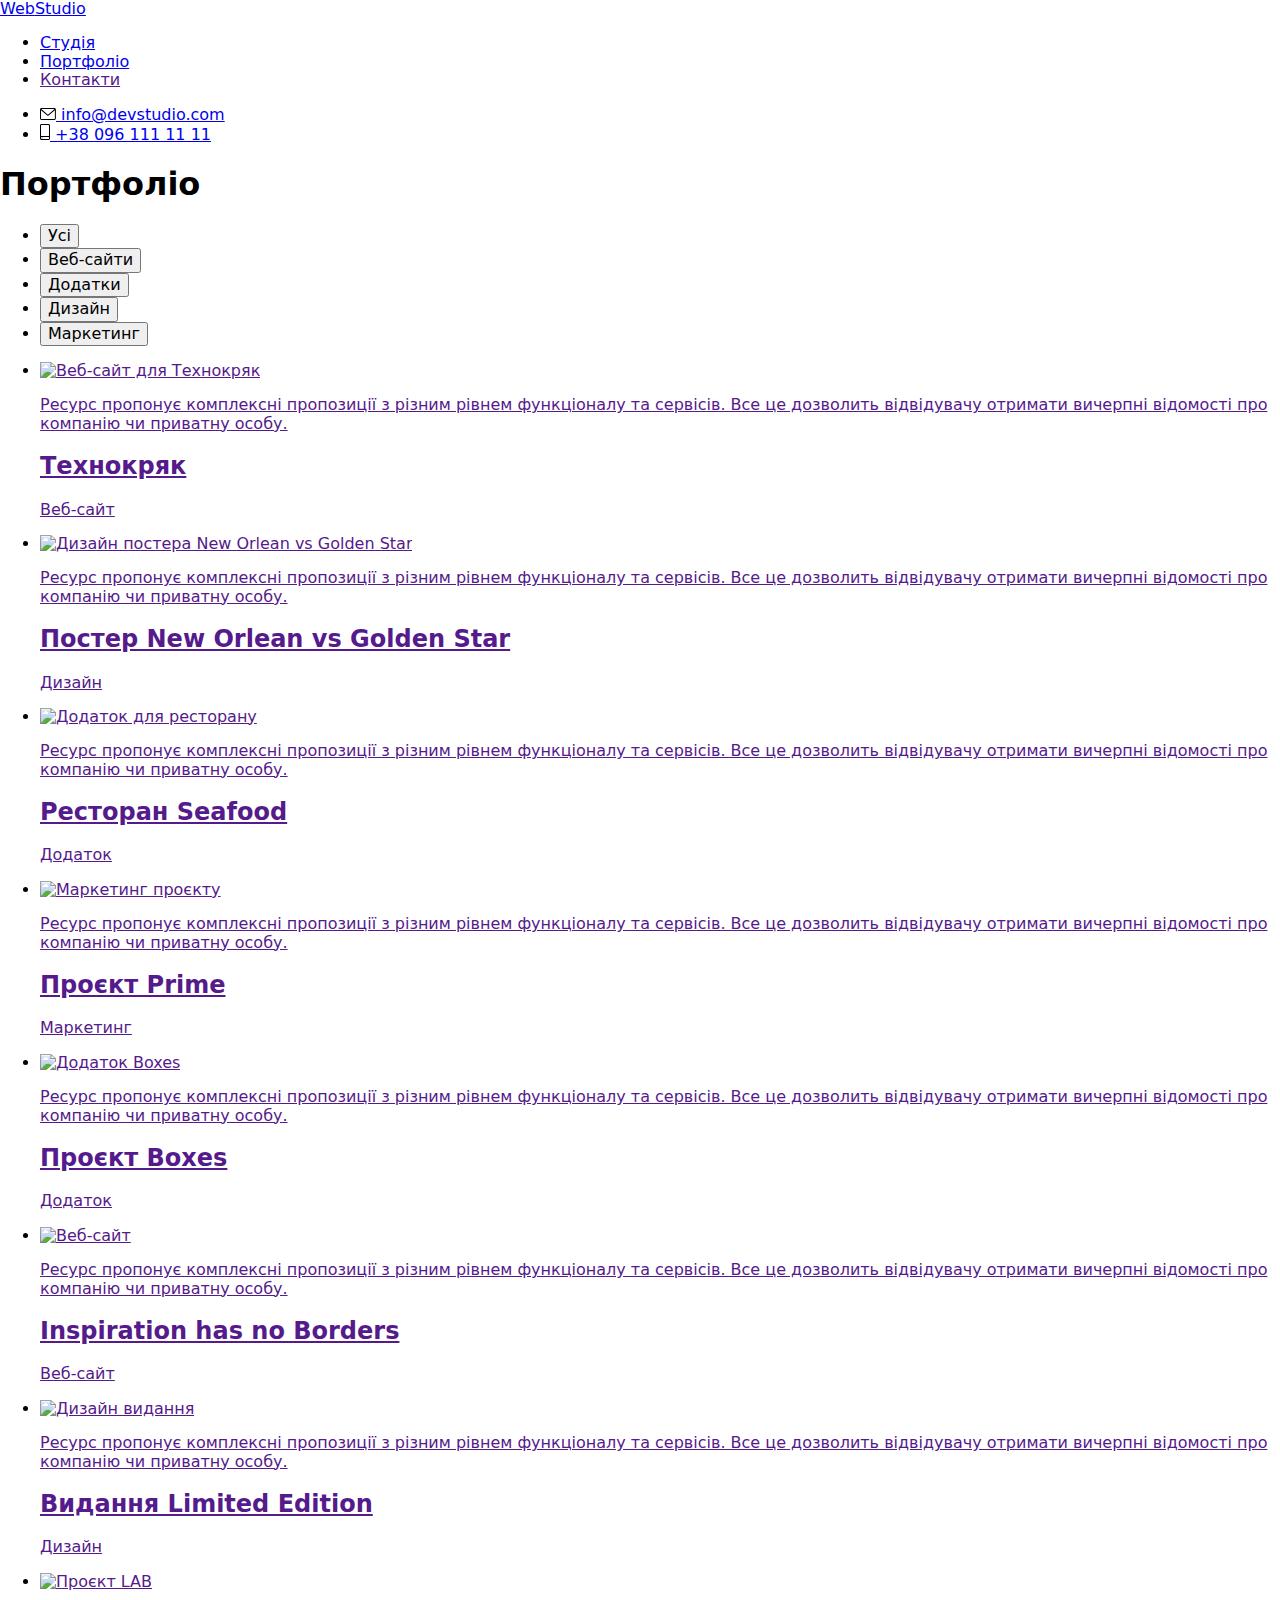
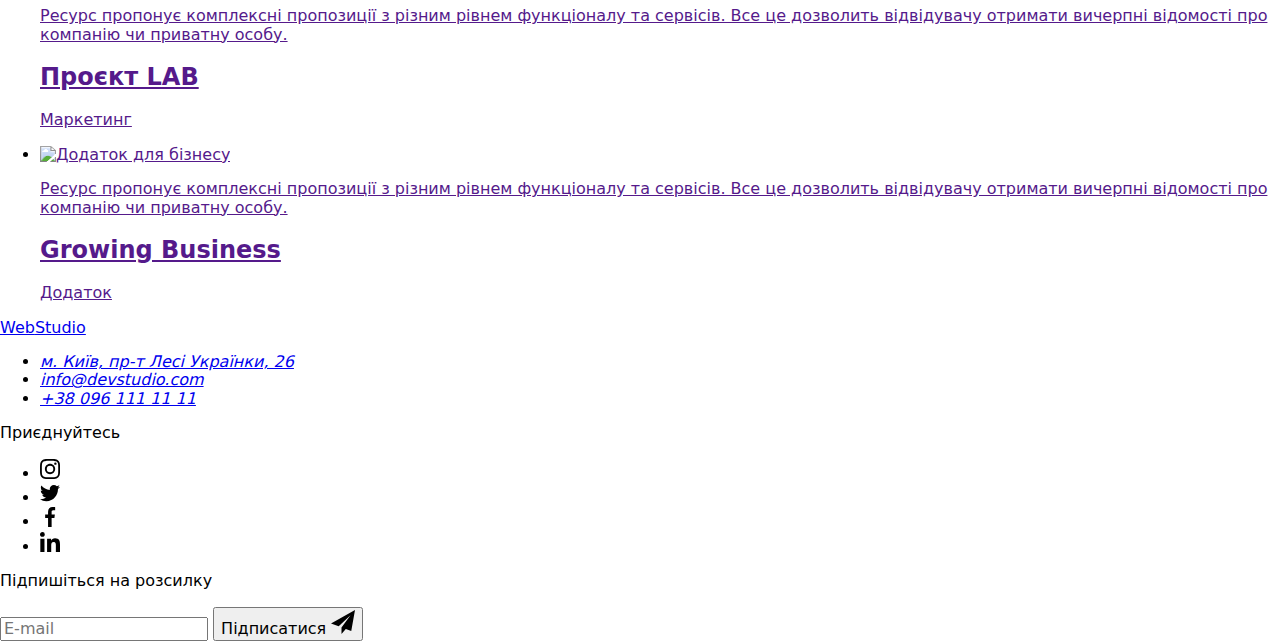
==== commit d8636db6: "add sass files" ====
--- a/portfolio.html
+++ b/portfolio.html
@@ -15,42 +15,46 @@
       rel="stylesheet"
       href="https://cdnjs.cloudflare.com/ajax/libs/modern-normalize/1.1.0/modern-normalize.min.css"
     />
-    <link rel="stylesheet" href="./css/style.css" />
+    <link rel="stylesheet" href="./css/main.min.css" />
   </head>
 
   <body>
     <header class="page-header">
       <!-- навігація по сайту -->
-      <div class="header-container container">
-        <nav class="main-navigation">
+      <div class="nav-container container">
+        <nav class="site-nav">
           <a href="./index.html" class="logo">
-            <span class="logo-web">Web</span>Studio
+            <span class="logo__text">Web</span>Studio
           </a>
-          <ul class="navigation">
-            <li class="navigation-item">
-              <a href="./index.html">Студія</a>
-            </li>
-            <li class="navigation-item">
-              <a href="./portfolio.html" class="current-page">Портфоліо</a>
-            </li>
-            <li class="navigation-item">
-              <a href="">Контакти</a>
+          <ul class="site-nav">
+            <li class="site-nav__item">
+              <a
+                href="./index.html"
+                class="site-nav__link"
+                >Студія</a
+              >
+            </li>
+            <li class="site-nav__item">
+              <a href="./portfolio.html" class="site-nav__link site-nav__link--current">Портфоліо</a>
+            </li>
+            <li class="site-nav__item">
+              <a href="" class="site-nav__link">Контакти</a>
             </li>
           </ul>
         </nav>
         <!-- Контакти -->
         <ul class="contacts">
-          <li class="contacts-item">
-            <a href="mailto:info@devstudio.com">
-              <svg class="contact-icon" width="16" height="12">
+          <li class="contacts__item">
+            <a href="mailto:info@devstudio.com" class="contacts__link">
+              <svg class="contacts__icon" width="16" height="12">
                 <use href="./images/icons.svg#icon-envelope"></use>
               </svg>
-              <span>info@devstudio.com</span>
+              info@devstudio.com
             </a>
           </li>
-          <li class="contacts-item">
-            <a href="tel:+380961111111">
-              <svg class="contact-icon" width="10" height="16">
+          <li class="contacts__item">
+            <a href="tel:+380961111111" class="contacts__link">
+              <svg class="contacts__icon" width="10" height="16">
                 <use href="./images/icons.svg#icon-smartphone"></use>
               </svg>
               +38 096 111 11 11
@@ -64,227 +68,231 @@
       <!-- Портфоліо -->
       <section class="portfolio">
         <div class="container">
-          <h1 class="visually-hidden">Портфоліо</h1>
+          <h1 class="is-hidden">Портфоліо</h1>
           <!-- Кнопки навігації -->
           <ul class="filter-buttons">
-            <li><button type="button" class="filter-button">Усі</button></li>
-            <li>
-              <button type="button" class="filter-button">Веб-сайти</button>
-            </li>
-            <li>
-              <button type="button" class="filter-button">Додатки</button>
-            </li>
-            <li><button type="button" class="filter-button">Дизайн</button></li>
-            <li>
-              <button type="button" class="filter-button">Маркетинг</button>
+            <li class="filter-buttons__item">
+              <button type="button" class="filter-buttons__btn btn">Усі</button>
+            </li>
+            <li class="filter-buttons__item">
+              <button type="button" class="filter-buttons__btn btn">Веб-сайти</button>
+            </li>
+            <li class="filter-buttons__item">
+              <button type="button" class="filter-buttons__btn btn">Додатки</button>
+            </li>
+            <li class="filter-buttons__item">
+              <button type="button" class="filter-buttons__btn btn">Дизайн</button>
+            </li>
+            <li class="filter-buttons__item">
+              <button type="button" class="filter-buttons__btn btn">Маркетинг</button>
             </li>
           </ul>
           <!-- Приклади робіт -->
           <ul class="portfolio-samples">
             <li class="portfolio-item">
-              <a href="" target="_blank" rel="noopener nofollow noreferrer">
-                <div class="portfolio-img-wrapper">
+              <a class="portfolio-item__link" href="" target="_blank" rel="noopener nofollow noreferrer">
+                <div class="portfolio-item__img-wrapper">
                   <img
                     src="./images/portfolio-1.jpg"
                     alt="Веб-сайт для Технокряк"
                     width="370"
                   />
-                  <div class="portfolio-item-overlay">
-                    <p>
-                      Ресурс пропонує комплексні пропозиції з різним рівнем
-                      функціоналу та сервісів. Все це дозволить відвідувачу
-                      отримати вичерпні відомості про компанію чи приватну
-                      особу.
-                    </p>
-                  </div>
-                </div>
-                <div class="card-container">
-                  <h2>Технокряк</h2>
-                  <p>Веб-сайт</p>
-                </div>
-              </a>
-            </li>
-            <li class="portfolio-item">
-              <a href="" target="_blank" rel="noopener nofollow noreferrer">
-                <div class="portfolio-img-wrapper">
+                  <div class="portfolio-item__overlay">
+                    <p class="portfolio-item__overlay-text">
+                      Ресурс пропонує комплексні пропозиції з різним рівнем
+                      функціоналу та сервісів. Все це дозволить відвідувачу
+                      отримати вичерпні відомості про компанію чи приватну
+                      особу.
+                    </p>
+                  </div>
+                </div>
+                <div class="portfolio-item__container">
+                  <h2 class="portfolio-item__title">Технокряк</h2>
+                  <p class="portfolio-item__text">Веб-сайт</p>
+                </div>
+              </a>
+            </li>
+            <li class="portfolio-item">
+              <a class="portfolio-item__link" href="" target="_blank" rel="noopener nofollow noreferrer">
+                <div class="portfolio-item__img-wrapper">
                   <img
                     src="./images/portfolio-2.jpg"
                     alt="Дизайн постера New Orlean vs Golden Star"
                     width="370"
                   />
-                  <div class="portfolio-item-overlay">
-                    <p>
-                      Ресурс пропонує комплексні пропозиції з різним рівнем
-                      функціоналу та сервісів. Все це дозволить відвідувачу
-                      отримати вичерпні відомості про компанію чи приватну
-                      особу.
-                    </p>
-                  </div>
-                </div>
-                <div class="card-container">
-                  <h2>Постер New Orlean vs Golden Star</h2>
-                  <p>Дизайн</p>
-                </div>
-              </a>
-            </li>
-            <li class="portfolio-item">
-              <a href="" target="_blank" rel="noopener nofollow noreferrer">
-                <div class="portfolio-img-wrapper">
+                  <div class="portfolio-item__overlay">
+                    <p class="portfolio-item__overlay-text">
+                      Ресурс пропонує комплексні пропозиції з різним рівнем
+                      функціоналу та сервісів. Все це дозволить відвідувачу
+                      отримати вичерпні відомості про компанію чи приватну
+                      особу.
+                    </p>
+                  </div>
+                </div>
+                <div class="portfolio-item__container">
+                  <h2 class="portfolio-item__title">Постер New Orlean vs Golden Star</h2>
+                  <p class="portfolio-item__text">Дизайн</p>
+                </div>
+              </a>
+            </li>
+            <li class="portfolio-item">
+              <a class="portfolio-item__link" href="" target="_blank" rel="noopener nofollow noreferrer">
+                <div class="portfolio-item__img-wrapper">
                   <img
                     src="./images/portfolio-3.jpg"
                     alt="Додаток для ресторану"
                     width="370"
                   />
-                  <div class="portfolio-item-overlay">
-                    <p>
-                      Ресурс пропонує комплексні пропозиції з різним рівнем
-                      функціоналу та сервісів. Все це дозволить відвідувачу
-                      отримати вичерпні відомості про компанію чи приватну
-                      особу.
-                    </p>
-                  </div>
-                </div>
-                <div class="card-container">
-                  <h2>Ресторан Seafood</h2>
-                  <p>Додаток</p>
-                </div>
-              </a>
-            </li>
-            <li class="portfolio-item">
-              <a href="" target="_blank" rel="noopener nofollow noreferrer">
-                <div class="portfolio-img-wrapper">
+                  <div class="portfolio-item__overlay">
+                    <p class="portfolio-item__overlay-text">
+                      Ресурс пропонує комплексні пропозиції з різним рівнем
+                      функціоналу та сервісів. Все це дозволить відвідувачу
+                      отримати вичерпні відомості про компанію чи приватну
+                      особу.
+                    </p>
+                  </div>
+                </div>
+                <div class="portfolio-item__container">
+                  <h2 class="portfolio-item__title">Ресторан Seafood</h2>
+                  <p class="portfolio-item__text">Додаток</p>
+                </div>
+              </a>
+            </li>
+            <li class="portfolio-item">
+              <a class="portfolio-item__link" href="" target="_blank" rel="noopener nofollow noreferrer">
+                <div class="portfolio-item__img-wrapper">
                   <img
                     src="./images/portfolio-4.jpg"
                     alt="Маркетинг проєкту"
                     width="370"
                   />
-                  <div class="portfolio-item-overlay">
-                    <p>
-                      Ресурс пропонує комплексні пропозиції з різним рівнем
-                      функціоналу та сервісів. Все це дозволить відвідувачу
-                      отримати вичерпні відомості про компанію чи приватну
-                      особу.
-                    </p>
-                  </div>
-                </div>
-                <div class="card-container">
-                  <h2>Проєкт Prime</h2>
-                  <p>Маркетинг</p>
-                </div>
-              </a>
-            </li>
-            <li class="portfolio-item">
-              <a href="" target="_blank" rel="noopener nofollow noreferrer">
-                <div class="portfolio-img-wrapper">
+                  <div class="portfolio-item__overlay">
+                    <p class="portfolio-item__overlay-text">
+                      Ресурс пропонує комплексні пропозиції з різним рівнем
+                      функціоналу та сервісів. Все це дозволить відвідувачу
+                      отримати вичерпні відомості про компанію чи приватну
+                      особу.
+                    </p>
+                  </div>
+                </div>
+                <div class="portfolio-item__container">
+                  <h2 class="portfolio-item__title">Проєкт Prime</h2>
+                  <p class="portfolio-item__text">Маркетинг</p>
+                </div>
+              </a>
+            </li>
+            <li class="portfolio-item">
+              <a class="portfolio-item__link" href="" target="_blank" rel="noopener nofollow noreferrer">
+                <div class="portfolio-item__img-wrapper">
                   <img
                     src="./images/portfolio-5.jpg"
                     alt="Додаток Boxes"
                     width="370"
                   />
-                  <div class="portfolio-item-overlay">
-                    <p>
-                      Ресурс пропонує комплексні пропозиції з різним рівнем
-                      функціоналу та сервісів. Все це дозволить відвідувачу
-                      отримати вичерпні відомості про компанію чи приватну
-                      особу.
-                    </p>
-                  </div>
-                </div>
-                <div class="card-container">
-                  <h2>Проєкт Boxes</h2>
-                  <p>Додаток</p>
-                </div>
-              </a>
-            </li>
-            <li class="portfolio-item">
-              <a href="" target="_blank" rel="noopener nofollow noreferrer">
-                <div class="portfolio-img-wrapper">
+                  <div class="portfolio-item__overlay">
+                    <p class="portfolio-item__overlay-text">
+                      Ресурс пропонує комплексні пропозиції з різним рівнем
+                      функціоналу та сервісів. Все це дозволить відвідувачу
+                      отримати вичерпні відомості про компанію чи приватну
+                      особу.
+                    </p>
+                  </div>
+                </div>
+                <div class="portfolio-item__container">
+                  <h2 class="portfolio-item__title">Проєкт Boxes</h2>
+                  <p class="portfolio-item__text">Додаток</p>
+                </div>
+              </a>
+            </li>
+            <li class="portfolio-item">
+              <a class="portfolio-item__link" href="" target="_blank" rel="noopener nofollow noreferrer">
+                <div class="portfolio-item__img-wrapper">
                   <img
                     src="./images/portfolio-6.jpg"
                     alt="Веб-сайт"
                     width="370"
                   />
-                  <div class="portfolio-item-overlay">
-                    <p>
-                      Ресурс пропонує комплексні пропозиції з різним рівнем
-                      функціоналу та сервісів. Все це дозволить відвідувачу
-                      отримати вичерпні відомості про компанію чи приватну
-                      особу.
-                    </p>
-                  </div>
-                </div>
-                <div class="card-container">
-                  <h2>Inspiration has no Borders</h2>
-                  <p>Веб-сайт</p>
-                </div>
-              </a>
-            </li>
-            <li class="portfolio-item">
-              <a href="" target="_blank" rel="noopener nofollow noreferrer">
-                <div class="portfolio-img-wrapper">
+                  <div class="portfolio-item__overlay">
+                    <p class="portfolio-item__overlay-text">
+                      Ресурс пропонує комплексні пропозиції з різним рівнем
+                      функціоналу та сервісів. Все це дозволить відвідувачу
+                      отримати вичерпні відомості про компанію чи приватну
+                      особу.
+                    </p>
+                  </div>
+                </div>
+                <div class="portfolio-item__container">
+                  <h2 class="portfolio-item__title">Inspiration has no Borders</h2>
+                  <p class="portfolio-item__text">Веб-сайт</p>
+                </div>
+              </a>
+            </li>
+            <li class="portfolio-item">
+              <a class="portfolio-item__link" href="" target="_blank" rel="noopener nofollow noreferrer">
+                <div class="portfolio-item__img-wrapper">
                   <img
                     src="./images/portfolio-7.jpg"
                     alt="Дизайн видання"
                     width="370"
                   />
-                  <div class="portfolio-item-overlay">
-                    <p>
-                      Ресурс пропонує комплексні пропозиції з різним рівнем
-                      функціоналу та сервісів. Все це дозволить відвідувачу
-                      отримати вичерпні відомості про компанію чи приватну
-                      особу.
-                    </p>
-                  </div>
-                </div>
-                <div class="card-container">
-                  <h2>Видання Limited Edition</h2>
-                  <p>Дизайн</p>
-                </div>
-              </a>
-            </li>
-            <li class="portfolio-item">
-              <a href="" target="_blank" rel="noopener nofollow noreferrer">
-                <div class="portfolio-img-wrapper">
+                  <div class="portfolio-item__overlay">
+                    <p class="portfolio-item__overlay-text">
+                      Ресурс пропонує комплексні пропозиції з різним рівнем
+                      функціоналу та сервісів. Все це дозволить відвідувачу
+                      отримати вичерпні відомості про компанію чи приватну
+                      особу.
+                    </p>
+                  </div>
+                </div>
+                <div class="portfolio-item__container">
+                  <h2 class="portfolio-item__title">Видання Limited Edition</h2>
+                  <p class="portfolio-item__text">Дизайн</p>
+                </div>
+              </a>
+            </li>
+            <li class="portfolio-item">
+              <a class="portfolio-item__link" href="" target="_blank" rel="noopener nofollow noreferrer">
+                <div class="portfolio-item__img-wrapper">
                   <img
                     src="./images/portfolio-8.jpg"
                     alt="Проєкт LAB"
                     width="370"
                   />
-                  <div class="portfolio-item-overlay">
-                    <p>
-                      Ресурс пропонує комплексні пропозиції з різним рівнем
-                      функціоналу та сервісів. Все це дозволить відвідувачу
-                      отримати вичерпні відомості про компанію чи приватну
-                      особу.
-                    </p>
-                  </div>
-                </div>
-                <div class="card-container">
-                  <h2>Проєкт LAB</h2>
-                  <p>Маркетинг</p>
-                </div>
-              </a>
-            </li>
-            <li class="portfolio-item">
-              <a href="" target="_blank" rel="noopener nofollow noreferrer">
-                <div class="portfolio-img-wrapper">
+                  <div class="portfolio-item__overlay">
+                    <p class="portfolio-item__overlay-text">
+                      Ресурс пропонує комплексні пропозиції з різним рівнем
+                      функціоналу та сервісів. Все це дозволить відвідувачу
+                      отримати вичерпні відомості про компанію чи приватну
+                      особу.
+                    </p>
+                  </div>
+                </div>
+                <div class="portfolio-item__container">
+                  <h2 class="portfolio-item__title">Проєкт LAB</h2>
+                  <p class="portfolio-item__text">Маркетинг</p>
+                </div>
+              </a>
+            </li>
+            <li class="portfolio-item">
+              <a class="portfolio-item__link" href="" target="_blank" rel="noopener nofollow noreferrer">
+                <div class="portfolio-item__img-wrapper">
                   <img
                     src="./images/portfolio-9.jpg"
                     alt="Додаток для бізнесу"
                     width="370"
                   />
-                  <div class="portfolio-item-overlay">
-                    <p>
-                      Ресурс пропонує комплексні пропозиції з різним рівнем
-                      функціоналу та сервісів. Все це дозволить відвідувачу
-                      отримати вичерпні відомості про компанію чи приватну
-                      особу.
-                    </p>
-                  </div>
-                </div>
-                <div class="card-container">
-                  <h2>Growing Business</h2>
-                  <p>Додаток</p>
+                  <div class="portfolio-item__overlay">
+                    <p class="portfolio-item__overlay-text">
+                      Ресурс пропонує комплексні пропозиції з різним рівнем
+                      функціоналу та сервісів. Все це дозволить відвідувачу
+                      отримати вичерпні відомості про компанію чи приватну
+                      особу.
+                    </p>
+                  </div>
+                </div>
+                <div class="portfolio-item__container">
+                  <h2 class="portfolio-item__title">Growing Business</h2>
+                  <p class="portfolio-item__text">Додаток</p>
                 </div>
               </a>
             </li>
@@ -294,59 +302,79 @@
     </main>
     <!-- ФУТЕР СТОРІНКИ -->
     <footer class="page-footer">
-      <div class="container footer-wraper">
+      <div class="footer-wraper container">
         <div class="footer-container">
-          <a href="./index.html" class="logo">
-            <span class="logo-web">Web</span>Studio
+          <a href="./index.html" class="logo page-footer__logo">
+            <span class="logo__text">Web</span>Studio
           </a>
           <!-- Контактна інформація -->
           <address class="footer-address">
             <ul class="address-list">
-              <li class="address-list-item">
+              <li class="address-list__item">
                 <a
                   href="https://goo.gl/maps/ABmhvAyWDzysGnkC7"
                   target="_blank"
                   rel="noopener nofollow noreferrer"
-                  class="post-address"
+                  class="address-list__link address-list__link--inverse"
                   >м. Київ, пр-т Лесі Українки, 26</a
                 >
               </li>
-              <li class="address-list-item">
-                <a href="mailto:info@devstudio.com">info@devstudio.com</a>
+              <li class="address-list__item">
+                <a href="mailto:info@devstudio.com" class="address-list__link"
+                  >info@devstudio.com</a
+                >
               </li>
-              <li class="address-list-item">
-                <a href="tel:+380961111111">+38 096 111 11 11</a>
+              <li class="address-list__item">
+                <a href="tel:+380961111111" class="address-list__link"
+                  >+38 096 111 11 11</a
+                >
               </li>
             </ul>
           </address>
         </div>
         <div class="footer-container">
-          <span class="links-footer">Приєднуйтесь</span>
+          <span class="footer-links__label">Приєднуйтесь</span>
           <ul class="social-links">
-            <li class="social-link footer-link">
-              <a href="" class="insta-link">
-                <svg class="social-icon footer-icon" width="20" height="20">
+            <li class="social-links__item">
+              <a href="" class="social-links__link footer-social-links__link">
+                <svg
+                  class="social-links__icon footer-social-links__icon"
+                  width="20"
+                  height="20"
+                >
                   <use href="./images/icons.svg#icon-instagram"></use>
                 </svg>
               </a>
             </li>
-            <li class="social-link footer-link">
-              <a href="" class="twit-link">
-                <svg class="social-icon footer-icon" width="20" height="20">
+            <li class="social-links__item">
+              <a href="" class="social-links__link footer-social-links__link">
+                <svg
+                  class="social-links__icon footer-social-links__icon"
+                  width="20"
+                  height="20"
+                >
                   <use href="./images/icons.svg#icon-twitter"></use>
                 </svg>
               </a>
             </li>
-            <li class="social-link footer-link">
-              <a href="" class="facebook-link">
-                <svg class="social-icon footer-icon" width="20" height="20">
+            <li class="social-links__item">
+              <a href="" class="social-links__link footer-social-links__link">
+                <svg
+                  class="social-links__icon footer-social-links__icon"
+                  width="20"
+                  height="20"
+                >
                   <use href="./images/icons.svg#icon-facebook"></use>
                 </svg>
               </a>
             </li>
-            <li class="social-link footer-link">
-              <a href="" class="linkedin-link">
-                <svg class="social-icon footer-icon" width="20" height="20">
+            <li class="social-links__item">
+              <a href="" class="social-links__link footer-social-links__link">
+                <svg
+                  class="social-links__icon footer-social-links__icon"
+                  width="20"
+                  height="20"
+                >
                   <use href="./images/icons.svg#icon-linkedin"></use>
                 </svg>
               </a>
@@ -354,19 +382,19 @@
           </ul>
         </div>
         <!-- Форма підписки -->
-        <div class="mail-form-wraper">
+        <div class="mail-form-container">
           <form action="" name="mail-form" autocomplete="off" class="mail-form">
-            <p>Підпишіться на розсилку</p>
+            <p class="mail-form__label">Підпишіться на розсилку</p>
             <input
               type="email"
               name="email"
               id="email"
               placeholder="E-mail"
-              class="email-input"
+              class="mail-form__input"
             />
-            <button type="submit" class="email-submit-button">
-              <span class="button-label">Підписатися</span>
-              <svg class="form-submit-icon" width="24" height="24">
+            <button type="submit" class="btn mail-form__btn">
+              Підписатися
+              <svg class="btn__icon" width="24" height="24">
                 <use href="./images/icons.svg#icon-send"></use>
               </svg>
             </button>
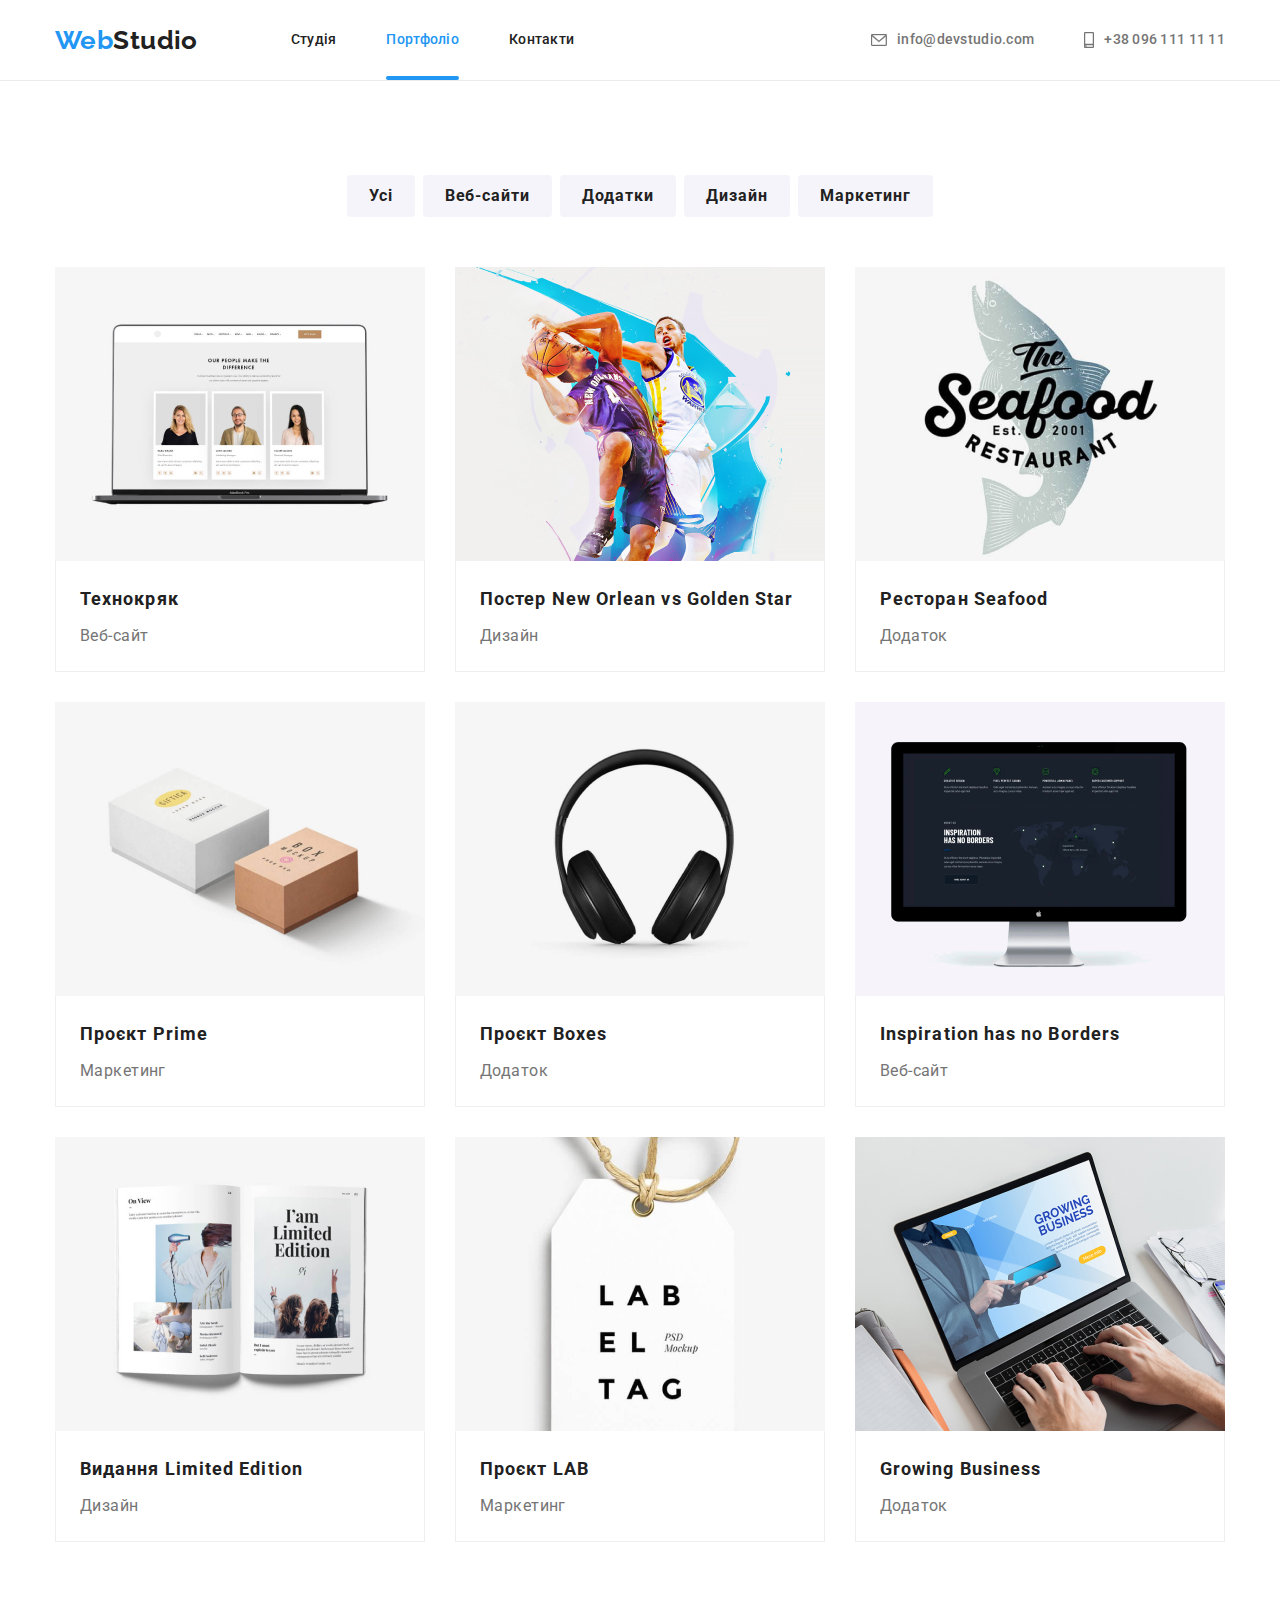
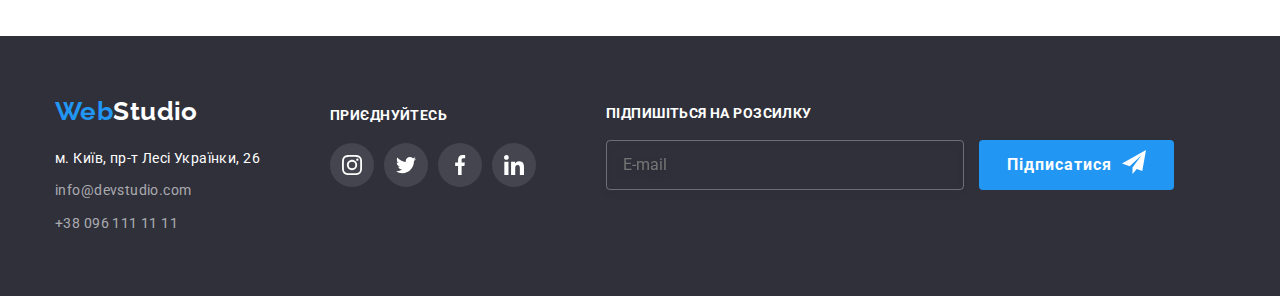
==== commit f1328242: "add hw#8" ====
--- a/portfolio.html
+++ b/portfolio.html
@@ -22,20 +22,32 @@
     <header class="page-header">
       <!-- навігація по сайту -->
       <div class="nav-container container">
+        <button
+          type="button"
+          class="menu-toggle"
+          aria-expanded="false"
+          data-menu-button
+        >
+          <svg width="40" height="40" aria-label="Перемикач мобільного меню">
+            <use class="icon-cross" href="./images/icons.svg#icon-close"></use>
+            <use class="icon-menu" href="./images/icons.svg#icon-menu"></use>
+          </svg>
+        </button>
+        <a href="./index.html" class="logo">
+          <span class="logo__text">Web</span>Studio
+        </a>
+
         <nav class="site-nav">
-          <a href="./index.html" class="logo">
-            <span class="logo__text">Web</span>Studio
-          </a>
           <ul class="site-nav">
             <li class="site-nav__item">
-              <a
-                href="./index.html"
-                class="site-nav__link"
-                >Студія</a
-              >
+              <a href="./index.html" class="site-nav__link">Студія</a>
             </li>
             <li class="site-nav__item">
-              <a href="./portfolio.html" class="site-nav__link site-nav__link--current">Портфоліо</a>
+              <a
+                href="./portfolio.html"
+                class="site-nav__link site-nav__link--current"
+                >Портфоліо</a
+              >
             </li>
             <li class="site-nav__item">
               <a href="" class="site-nav__link">Контакти</a>
@@ -61,6 +73,60 @@
             </a>
           </li>
         </ul>
+
+        <div class="mobile-menu" data-menu>
+          <nav class="site-nav mobile">
+            <ul class="site-nav mobile">
+              <li class="site-nav__item">
+                <a href="./index.html" class="site-nav__link">Студія</a>
+              </li>
+              <li class="site-nav__item">
+                <a
+                  href="./portfolio.html"
+                  class="site-nav__link site-nav__link--current"
+                  >Портфоліо</a
+                >
+              </li>
+              <li class="site-nav__item">
+                <a href="" class="site-nav__link">Контакти</a>
+              </li>
+            </ul>
+          </nav>
+
+          <ul class="contacts mobile">
+            <li class="contacts__item contacts__item--mobile">
+              <a
+                href="tel:+380961111111"
+                class="contacts__link contacts__link--mob-phone"
+              >
+                +38 096 111 11 11
+              </a>
+            </li>
+            <li class="contacts__item contacts__item--mobile">
+              <a
+                href="mailto:info@devstudio.com"
+                class="contacts__link contacts__link--mobile"
+              >
+                info@devstudio.com
+              </a>
+            </li>
+          </ul>
+
+          <ul class="menu-social-links">
+            <li class="menu-social-links__item">
+              <a href="" class="menu-social-links__link"> Instagram </a>
+            </li>
+            <li class="menu-social-links__item">
+              <a href="" class="menu-social-links__link"> Twitter </a>
+            </li>
+            <li class="menu-social-links__item">
+              <a href="" class="menu-social-links__link"> Facebook </a>
+            </li>
+            <li class="menu-social-links__item">
+              <a href="" class="menu-social-links__link"> LinkedIn </a>
+            </li>
+          </ul>
+        </div>
       </div>
     </header>
 
@@ -75,25 +141,42 @@
               <button type="button" class="filter-buttons__btn btn">Усі</button>
             </li>
             <li class="filter-buttons__item">
-              <button type="button" class="filter-buttons__btn btn">Веб-сайти</button>
+              <button type="button" class="filter-buttons__btn btn">
+                Веб-сайти
+              </button>
             </li>
             <li class="filter-buttons__item">
-              <button type="button" class="filter-buttons__btn btn">Додатки</button>
+              <button type="button" class="filter-buttons__btn btn">
+                Додатки
+              </button>
             </li>
             <li class="filter-buttons__item">
-              <button type="button" class="filter-buttons__btn btn">Дизайн</button>
+              <button type="button" class="filter-buttons__btn btn">
+                Дизайн
+              </button>
             </li>
             <li class="filter-buttons__item">
-              <button type="button" class="filter-buttons__btn btn">Маркетинг</button>
+              <button type="button" class="filter-buttons__btn btn">
+                Маркетинг
+              </button>
             </li>
           </ul>
           <!-- Приклади робіт -->
           <ul class="portfolio-samples">
             <li class="portfolio-item">
-              <a class="portfolio-item__link" href="" target="_blank" rel="noopener nofollow noreferrer">
-                <div class="portfolio-item__img-wrapper">
-                  <img
-                    src="./images/portfolio-1.jpg"
+              <a
+                class="portfolio-item__link"
+                href=""
+                target="_blank"
+                rel="noopener nofollow noreferrer"
+              >
+                <div class="portfolio-item__img-wrapper">
+                  <img
+                    srcset="
+                      ./images/portfolio-1-370.jpg 1x,
+                      ./images/portfolio-1-740.jpg 2x
+                    "
+                    src="./images/portfolio-1-370.jpg"
                     alt="Веб-сайт для Технокряк"
                     width="370"
                   />
@@ -113,10 +196,19 @@
               </a>
             </li>
             <li class="portfolio-item">
-              <a class="portfolio-item__link" href="" target="_blank" rel="noopener nofollow noreferrer">
-                <div class="portfolio-item__img-wrapper">
-                  <img
-                    src="./images/portfolio-2.jpg"
+              <a
+                class="portfolio-item__link"
+                href=""
+                target="_blank"
+                rel="noopener nofollow noreferrer"
+              >
+                <div class="portfolio-item__img-wrapper">
+                  <img
+                    srcset="
+                      ./images/portfolio-2-370.jpg 1x,
+                      ./images/portfolio-2-740.jpg 2x
+                    "
+                    src="./images/portfolio-2-370.jpg"
                     alt="Дизайн постера New Orlean vs Golden Star"
                     width="370"
                   />
@@ -130,16 +222,27 @@
                   </div>
                 </div>
                 <div class="portfolio-item__container">
-                  <h2 class="portfolio-item__title">Постер New Orlean vs Golden Star</h2>
+                  <h2 class="portfolio-item__title">
+                    Постер New Orlean vs Golden Star
+                  </h2>
                   <p class="portfolio-item__text">Дизайн</p>
                 </div>
               </a>
             </li>
             <li class="portfolio-item">
-              <a class="portfolio-item__link" href="" target="_blank" rel="noopener nofollow noreferrer">
-                <div class="portfolio-item__img-wrapper">
-                  <img
-                    src="./images/portfolio-3.jpg"
+              <a
+                class="portfolio-item__link"
+                href=""
+                target="_blank"
+                rel="noopener nofollow noreferrer"
+              >
+                <div class="portfolio-item__img-wrapper">
+                  <img
+                    srcset="
+                      ./images/portfolio-3-370.jpg 1x,
+                      ./images/portfolio-3-740.jpg 2x
+                    "
+                    src="./images/portfolio-3-370.jpg"
                     alt="Додаток для ресторану"
                     width="370"
                   />
@@ -159,10 +262,19 @@
               </a>
             </li>
             <li class="portfolio-item">
-              <a class="portfolio-item__link" href="" target="_blank" rel="noopener nofollow noreferrer">
-                <div class="portfolio-item__img-wrapper">
-                  <img
-                    src="./images/portfolio-4.jpg"
+              <a
+                class="portfolio-item__link"
+                href=""
+                target="_blank"
+                rel="noopener nofollow noreferrer"
+              >
+                <div class="portfolio-item__img-wrapper">
+                  <img
+                    srcset="
+                      ./images/portfolio-4-370.jpg 1x,
+                      ./images/portfolio-4-740.jpg 2x
+                    "
+                    src="./images/portfolio-4-370.jpg"
                     alt="Маркетинг проєкту"
                     width="370"
                   />
@@ -182,10 +294,19 @@
               </a>
             </li>
             <li class="portfolio-item">
-              <a class="portfolio-item__link" href="" target="_blank" rel="noopener nofollow noreferrer">
-                <div class="portfolio-item__img-wrapper">
-                  <img
-                    src="./images/portfolio-5.jpg"
+              <a
+                class="portfolio-item__link"
+                href=""
+                target="_blank"
+                rel="noopener nofollow noreferrer"
+              >
+                <div class="portfolio-item__img-wrapper">
+                  <img
+                    srcset="
+                      ./images/portfolio-5-370.jpg 1x,
+                      ./images/portfolio-5-740.jpg 2x
+                    "
+                    src="./images/portfolio-5-370.jpg"
                     alt="Додаток Boxes"
                     width="370"
                   />
@@ -205,10 +326,19 @@
               </a>
             </li>
             <li class="portfolio-item">
-              <a class="portfolio-item__link" href="" target="_blank" rel="noopener nofollow noreferrer">
-                <div class="portfolio-item__img-wrapper">
-                  <img
-                    src="./images/portfolio-6.jpg"
+              <a
+                class="portfolio-item__link"
+                href=""
+                target="_blank"
+                rel="noopener nofollow noreferrer"
+              >
+                <div class="portfolio-item__img-wrapper">
+                  <img
+                    srcset="
+                      ./images/portfolio-6-370.jpg 1x,
+                      ./images/portfolio-6-740.jpg 2x
+                    "
+                    src="./images/portfolio-6-370.jpg"
                     alt="Веб-сайт"
                     width="370"
                   />
@@ -222,16 +352,27 @@
                   </div>
                 </div>
                 <div class="portfolio-item__container">
-                  <h2 class="portfolio-item__title">Inspiration has no Borders</h2>
+                  <h2 class="portfolio-item__title">
+                    Inspiration has no Borders
+                  </h2>
                   <p class="portfolio-item__text">Веб-сайт</p>
                 </div>
               </a>
             </li>
             <li class="portfolio-item">
-              <a class="portfolio-item__link" href="" target="_blank" rel="noopener nofollow noreferrer">
-                <div class="portfolio-item__img-wrapper">
-                  <img
-                    src="./images/portfolio-7.jpg"
+              <a
+                class="portfolio-item__link"
+                href=""
+                target="_blank"
+                rel="noopener nofollow noreferrer"
+              >
+                <div class="portfolio-item__img-wrapper">
+                  <img
+                    srcset="
+                      ./images/portfolio-7-370.jpg 1x,
+                      ./images/portfolio-7-740.jpg 2x
+                    "
+                    src="./images/portfolio-7-370.jpg"
                     alt="Дизайн видання"
                     width="370"
                   />
@@ -251,10 +392,19 @@
               </a>
             </li>
             <li class="portfolio-item">
-              <a class="portfolio-item__link" href="" target="_blank" rel="noopener nofollow noreferrer">
-                <div class="portfolio-item__img-wrapper">
-                  <img
-                    src="./images/portfolio-8.jpg"
+              <a
+                class="portfolio-item__link"
+                href=""
+                target="_blank"
+                rel="noopener nofollow noreferrer"
+              >
+                <div class="portfolio-item__img-wrapper">
+                  <img
+                    srcset="
+                      ./images/portfolio-8-370.jpg 1x,
+                      ./images/portfolio-8-740.jpg 2x
+                    "
+                    src="./images/portfolio-8-370.jpg"
                     alt="Проєкт LAB"
                     width="370"
                   />
@@ -274,10 +424,19 @@
               </a>
             </li>
             <li class="portfolio-item">
-              <a class="portfolio-item__link" href="" target="_blank" rel="noopener nofollow noreferrer">
-                <div class="portfolio-item__img-wrapper">
-                  <img
-                    src="./images/portfolio-9.jpg"
+              <a
+                class="portfolio-item__link"
+                href=""
+                target="_blank"
+                rel="noopener nofollow noreferrer"
+              >
+                <div class="portfolio-item__img-wrapper">
+                  <img
+                    srcset="
+                      ./images/portfolio-9-370.jpg 1x,
+                      ./images/portfolio-9-740.jpg 2x
+                    "
+                    src="./images/portfolio-9-370.jpg"
                     alt="Додаток для бізнесу"
                     width="370"
                   />
@@ -303,87 +462,89 @@
     <!-- ФУТЕР СТОРІНКИ -->
     <footer class="page-footer">
       <div class="footer-wraper container">
-        <div class="footer-container">
-          <a href="./index.html" class="logo page-footer__logo">
-            <span class="logo__text">Web</span>Studio
-          </a>
-          <!-- Контактна інформація -->
-          <address class="footer-address">
-            <ul class="address-list">
-              <li class="address-list__item">
-                <a
-                  href="https://goo.gl/maps/ABmhvAyWDzysGnkC7"
-                  target="_blank"
-                  rel="noopener nofollow noreferrer"
-                  class="address-list__link address-list__link--inverse"
-                  >м. Київ, пр-т Лесі Українки, 26</a
-                >
-              </li>
-              <li class="address-list__item">
-                <a href="mailto:info@devstudio.com" class="address-list__link"
-                  >info@devstudio.com</a
-                >
-              </li>
-              <li class="address-list__item">
-                <a href="tel:+380961111111" class="address-list__link"
-                  >+38 096 111 11 11</a
-                >
+        <div class="footer-cotacts-container">
+          <div class="footer-container">
+            <a href="./index.html" class="logo page-footer__logo">
+              <span class="logo__text">Web</span>Studio
+            </a>
+            <!-- Контактна інформація -->
+            <address class="footer-address">
+              <ul class="address-list">
+                <li class="address-list__item">
+                  <a
+                    href="https://goo.gl/maps/ABmhvAyWDzysGnkC7"
+                    target="_blank"
+                    rel="noopener nofollow noreferrer"
+                    class="address-list__link address-list__link--inverse"
+                    >м. Київ, пр-т Лесі Українки, 26</a
+                  >
+                </li>
+                <li class="address-list__item">
+                  <a href="mailto:info@devstudio.com" class="address-list__link"
+                    >info@devstudio.com</a
+                  >
+                </li>
+                <li class="address-list__item">
+                  <a href="tel:+380961111111" class="address-list__link"
+                    >+38 096 111 11 11</a
+                  >
+                </li>
+              </ul>
+            </address>
+          </div>
+          <div class="footer-container">
+            <span class="footer-links__label">Приєднуйтесь</span>
+            <ul class="social-links">
+              <li class="social-links__item">
+                <a href="" class="social-links__link footer-social-links__link">
+                  <svg
+                    class="social-links__icon footer-social-links__icon"
+                    width="20"
+                    height="20"
+                  >
+                    <use href="./images/icons.svg#icon-instagram"></use>
+                  </svg>
+                </a>
+              </li>
+              <li class="social-links__item">
+                <a href="" class="social-links__link footer-social-links__link">
+                  <svg
+                    class="social-links__icon footer-social-links__icon"
+                    width="20"
+                    height="20"
+                  >
+                    <use href="./images/icons.svg#icon-twitter"></use>
+                  </svg>
+                </a>
+              </li>
+              <li class="social-links__item">
+                <a href="" class="social-links__link footer-social-links__link">
+                  <svg
+                    class="social-links__icon footer-social-links__icon"
+                    width="20"
+                    height="20"
+                  >
+                    <use href="./images/icons.svg#icon-facebook"></use>
+                  </svg>
+                </a>
+              </li>
+              <li class="social-links__item">
+                <a href="" class="social-links__link footer-social-links__link">
+                  <svg
+                    class="social-links__icon footer-social-links__icon"
+                    width="20"
+                    height="20"
+                  >
+                    <use href="./images/icons.svg#icon-linkedin"></use>
+                  </svg>
+                </a>
               </li>
             </ul>
-          </address>
-        </div>
-        <div class="footer-container">
-          <span class="footer-links__label">Приєднуйтесь</span>
-          <ul class="social-links">
-            <li class="social-links__item">
-              <a href="" class="social-links__link footer-social-links__link">
-                <svg
-                  class="social-links__icon footer-social-links__icon"
-                  width="20"
-                  height="20"
-                >
-                  <use href="./images/icons.svg#icon-instagram"></use>
-                </svg>
-              </a>
-            </li>
-            <li class="social-links__item">
-              <a href="" class="social-links__link footer-social-links__link">
-                <svg
-                  class="social-links__icon footer-social-links__icon"
-                  width="20"
-                  height="20"
-                >
-                  <use href="./images/icons.svg#icon-twitter"></use>
-                </svg>
-              </a>
-            </li>
-            <li class="social-links__item">
-              <a href="" class="social-links__link footer-social-links__link">
-                <svg
-                  class="social-links__icon footer-social-links__icon"
-                  width="20"
-                  height="20"
-                >
-                  <use href="./images/icons.svg#icon-facebook"></use>
-                </svg>
-              </a>
-            </li>
-            <li class="social-links__item">
-              <a href="" class="social-links__link footer-social-links__link">
-                <svg
-                  class="social-links__icon footer-social-links__icon"
-                  width="20"
-                  height="20"
-                >
-                  <use href="./images/icons.svg#icon-linkedin"></use>
-                </svg>
-              </a>
-            </li>
-          </ul>
+          </div>
         </div>
         <!-- Форма підписки -->
         <div class="mail-form-container">
-          <form action="" name="mail-form" autocomplete="off" class="mail-form">
+          <form name="mail-form" autocomplete="off" class="mail-form">
             <p class="mail-form__label">Підпишіться на розсилку</p>
             <input
               type="email"
@@ -402,5 +563,7 @@
         </div>
       </div>
     </footer>
+
+    <script src="./js/mobile-menu.js"></script>
   </body>
 </html>
--- a/css/main.min.css
+++ b/css/main.min.css
@@ -0,0 +1 @@
+*,*::before,*::after{-webkit-box-sizing:border-box;box-sizing:border-box}body{margin:0;background-color:#fff;font-family:"Roboto",sans-serif;color:#757575;font-size:14px;letter-spacing:.03em}h1,h2,h3,p,ul{margin:0;padding:0}ul{list-style:none}img{display:block;width:100%;height:auto}.container{margin:0 auto;padding:0 15px}@media screen and (max-width: 480px){.container{width:480px}}@media screen and (min-width: 481px)and (max-width: 768px){.container{width:768px}}@media screen and (min-width: 768px){.container{max-width:1200px}}@media screen and (max-width: 768px){.section{padding:60px 0}}@media screen and (min-width: 768px){.section{padding:94px 0}}.section-title{font-weight:700;font-size:36px;line-height:1.17;text-align:center;color:#212121}@media screen and (max-width: 768px){.section-title{margin-bottom:30px}}@media screen and (min-width: 768px){.section-title{margin-bottom:50px}}.is-hidden{position:absolute;white-space:nowrap;width:1px;height:1px;overflow:hidden;border:0;padding:0;clip:rect(0 0 0 0);-webkit-clip-path:inset(50%);clip-path:inset(50%);margin:-1px}.sale-form__submit-btn,.filter-buttons__btn,.mail-form__btn,.hero__btn{display:block;cursor:pointer;background-color:#2196f3;font-family:inherit;font-weight:700;font-size:16px;line-height:1.87;letter-spacing:.06em;color:#fff;border:none;border-radius:4px;-webkit-transition:background-color 250ms cubic-bezier(0.4, 0, 0.2, 1);transition:background-color 250ms cubic-bezier(0.4, 0, 0.2, 1)}.menu-toggle{position:absolute;display:-webkit-box;display:-ms-flexbox;display:flex;-ms-flex-line-pack:center;align-content:center;right:15px;top:10px;display:block;cursor:pointer;border:none;background-color:#fff}.menu-toggle .icon-cross{display:none}.menu-toggle.is-open .icon-cross{display:block}.menu-toggle.is-open .icon-menu{display:none}.menu-toggle.is-open~.logo{opacity:0}.menu-toggle:hover,.menu-toggle:focus .icon-menu,.menu-toggle .icon-cross{fill:#188ce8}@media screen and (min-width: 481px){.menu-toggle{display:none}}.icon-cross,.icon-menu{fill:#212121}.hero__btn{margin:0 auto;padding:10px 32px}.hero__btn:hover,.hero__btn:active{background-color:#188ce8}.mail-form__btn{display:-webkit-inline-box;display:-ms-inline-flexbox;display:inline-flex;padding:10px 28px}.mail-form__btn:hover,.mail-form__btn:active{background-color:#188ce8}.btn__icon{margin-left:10px;fill:#fff}.filter-buttons{display:-webkit-box;display:-ms-flexbox;display:flex;-webkit-box-orient:horizontal;-webkit-box-direction:normal;-ms-flex-flow:row wrap;flex-flow:row wrap;margin-bottom:40px}@media screen and (min-width: 481px)and (max-width: 768px){.filter-buttons{-webkit-box-pack:center;-ms-flex-pack:center;justify-content:center}}@media screen and (min-width: 768px){.filter-buttons{-webkit-box-pack:center;-ms-flex-pack:center;justify-content:center;margin-bottom:50px}}.filter-buttons__item:not(:last-child){margin-right:8px}@media screen and (max-width: 480px){.filter-buttons__item:nth-child(-n+3){margin-bottom:15px}}.filter-buttons__btn{padding:6px 22px;color:#212121;background-color:#f5f4fa;-webkit-transition:color 250ms cubic-bezier(0.4, 0, 0.2, 1),background-color 250ms cubic-bezier(0.4, 0, 0.2, 1),-webkit-box-shadow 250ms cubic-bezier(0.4, 0, 0.2, 1);transition:color 250ms cubic-bezier(0.4, 0, 0.2, 1),background-color 250ms cubic-bezier(0.4, 0, 0.2, 1),-webkit-box-shadow 250ms cubic-bezier(0.4, 0, 0.2, 1);transition:color 250ms cubic-bezier(0.4, 0, 0.2, 1),background-color 250ms cubic-bezier(0.4, 0, 0.2, 1),box-shadow 250ms cubic-bezier(0.4, 0, 0.2, 1);transition:color 250ms cubic-bezier(0.4, 0, 0.2, 1),background-color 250ms cubic-bezier(0.4, 0, 0.2, 1),box-shadow 250ms cubic-bezier(0.4, 0, 0.2, 1),-webkit-box-shadow 250ms cubic-bezier(0.4, 0, 0.2, 1)}.filter-buttons__btn:hover,.filter-buttons__btn:focus{color:#fff;background-color:#2196f3;-webkit-box-shadow:0px 3px 1px rgba(0,0,0,.1),0px 1px 2px rgba(0,0,0,.08),0px 2px 2px rgba(0,0,0,.12);box-shadow:0px 3px 1px rgba(0,0,0,.1),0px 1px 2px rgba(0,0,0,.08),0px 2px 2px rgba(0,0,0,.12)}.btn-close{position:absolute;top:8px;right:8px;display:-webkit-box;display:-ms-flexbox;display:flex;padding:6px;cursor:pointer;border-radius:50%;border:1px solid rgba(0,0,0,.1);background-color:#fff}.btn-close:hover,.btn-close:focus .btn-close__icon{fill:#2196f3}.btn-close__icon{-webkit-transition:fill 250ms cubic-bezier(0.4, 0, 0.2, 1);transition:fill 250ms cubic-bezier(0.4, 0, 0.2, 1)}.sale-form__submit-btn{margin:0 auto;padding:10px 52px;-webkit-box-shadow:0px 4px 4px rgba(0,0,0,.15);box-shadow:0px 4px 4px rgba(0,0,0,.15)}.sale-form__submit-btn:hover,.sale-form__submit-btn:active{background-color:#188ce8}@media screen and (max-width: 768px){.mail-form{display:-webkit-box;display:-ms-flexbox;display:flex;-webkit-box-orient:vertical;-webkit-box-direction:normal;-ms-flex-direction:column;flex-direction:column;-webkit-box-align:center;-ms-flex-align:center;align-items:center}}@media screen and (min-width: 768px){.mail-form{display:inline-block;margin-left:auto;padding-top:10px}}.mail-form__label{margin-bottom:20px;font-weight:700;line-height:14px;text-transform:uppercase;color:#fff}.mail-form__input{height:50px;padding-left:16px;border:1px solid rgba(255,255,255,.3);-webkit-filter:drop-shadow(0px 4px 4px rgba(0, 0, 0, 0.15));filter:drop-shadow(0px 4px 4px rgba(0, 0, 0, 0.15));background:rgba(0,0,0,0);border-radius:4px;font-weight:400;font-size:16px;line-height:1.25;color:rgba(255,255,255,.6)}@media screen and (max-width: 768px){.mail-form__input{width:450px;margin-bottom:20px}}@media screen and (min-width: 768px){.mail-form__input{width:358px;margin-right:12px}}.sale-form__input-area{position:relative;display:-webkit-box;display:-ms-flexbox;display:flex;-webkit-box-orient:vertical;-webkit-box-direction:normal;-ms-flex-direction:column;flex-direction:column;margin-bottom:10px}.sale-form__input-area:focus-within>.sale-form__icon{fill:#2196f3}.sale-form__icon{position:absolute;bottom:11px;left:12px;fill:#212121;-webkit-transition:fill 250ms cubic-bezier(0.4, 0, 0.2, 1);transition:fill 250ms cubic-bezier(0.4, 0, 0.2, 1)}.sale-form__input{height:40px;border:1px solid;border-color:rgba(33,33,33,.2);border-radius:4px;padding-left:40px;outline:0;-webkit-transition:border-color 250ms cubic-bezier(0.4, 0, 0.2, 1);transition:border-color 250ms cubic-bezier(0.4, 0, 0.2, 1)}.sale-form__input:focus-within{border-color:#2196f3}.sale-form__label{font-size:12px;line-height:1.17;color:#757575;margin-bottom:4px}.sale-form__textarea{height:120px;width:100%;padding:12px 16px;resize:none;border:1px solid rgba(33,33,33,.2);border-radius:4px;outline:0;-webkit-transition:border-color 250ms cubic-bezier(0.4, 0, 0.2, 1);transition:border-color 250ms cubic-bezier(0.4, 0, 0.2, 1)}.sale-form__textarea:focus-within{border-color:#2196f3}.sale-form__checkbox-area{position:relative;display:-webkit-inline-box;display:-ms-inline-flexbox;display:inline-flex;-webkit-box-align:center;-ms-flex-align:center;align-items:center;font-size:12px;line-height:1.7;color:#757575;margin-bottom:30px}.sale-form__checkbox-cont{width:16px;height:15px;margin-right:7px;border:1px solid;border-color:#000;border-radius:2px;-webkit-box-sizing:border-box;box-sizing:border-box;-webkit-transition:border-color 250ms cubic-bezier(0.4, 0, 0.2, 1);transition:border-color 250ms cubic-bezier(0.4, 0, 0.2, 1)}.sale-form__checkbox:checked~.sale-form__checkbox-cont{border-color:rgba(0,0,0,0)}.sale-form__checkbox-icon{position:absolute;opacity:0;-webkit-transition:opacity 250ms cubic-bezier(0.4, 0, 0.2, 1);transition:opacity 250ms cubic-bezier(0.4, 0, 0.2, 1)}.sale-form__checkbox:checked+.sale-form__checkbox-icon{opacity:1}.sale-form__checkbox-link{margin-left:7px;color:#2196f3;padding:0}.social-links{display:-webkit-box;display:-ms-flexbox;display:flex;-webkit-box-pack:center;-ms-flex-pack:center;justify-content:center;-ms-flex-wrap:wrap;flex-wrap:wrap}.social-links__item:not(:last-child){margin-right:10px}.social-links__link{display:-webkit-box;display:-ms-flexbox;display:flex;-webkit-box-pack:center;-ms-flex-pack:center;justify-content:center;-webkit-box-align:center;-ms-flex-align:center;align-items:center;width:44px;height:44px;border-radius:50%;background-color:#fff;-webkit-transition:background-color 250ms cubic-bezier(0.4, 0, 0.2, 1);transition:background-color 250ms cubic-bezier(0.4, 0, 0.2, 1)}.social-links__link:hover,.social-links__link:focus{background-color:#2196f3}.social-links__icon{fill:#afb1b8;-webkit-transition:fill 250ms cubic-bezier(0.4, 0, 0.2, 1);transition:fill 250ms cubic-bezier(0.4, 0, 0.2, 1)}.social-links__link:hover .social-links__icon{fill:#fff}.social-links__link:focus .social-links__icon{fill:#fff}.footer-social-links__link{background-color:rgba(255,255,255,.1)}.footer-social-links__icon{fill:#fff}.page-header{border-bottom:1px solid #ececec}.nav-container{display:-webkit-box;display:-ms-flexbox;display:flex;-webkit-box-orient:horizontal;-webkit-box-direction:normal;-ms-flex-flow:row wrap;flex-flow:row wrap;-webkit-box-align:center;-ms-flex-align:center;align-items:center;position:relative}@media screen and (max-width: 480px){.nav-container{min-height:60px}}@media screen and (min-width: 481px){.nav-container{min-height:80px}}@media screen and (max-width: 480px){.site-nav{display:none}}@media screen and (min-width: 481px){.site-nav{display:-webkit-box;display:-ms-flexbox;display:flex;-webkit-box-align:center;-ms-flex-align:center;align-items:center}}.logo{display:block;text-decoration:none;font-family:"Raleway",sans-serif;font-weight:700;font-size:26px;line-height:1.19;margin-right:93px;color:#212121}.logo__text{color:#2196f3}.site-nav__item{position:relative}@media screen and (max-width: 480px){.site-nav__item:not(:last-child){margin-bottom:30px}}@media screen and (min-width: 481px){.site-nav__item:not(:last-child){margin-right:50px}}.site-nav__link{display:block;text-decoration:none;font-weight:500;line-height:1.14;letter-spacing:.02em;color:#212121;-webkit-transition:color 250ms cubic-bezier(0.4, 0, 0.2, 1);transition:color 250ms cubic-bezier(0.4, 0, 0.2, 1)}.site-nav__link:hover,.site-nav__link:focus{color:#2196f3}@media screen and (max-width: 480px){.site-nav__link{font-size:40px}.site-nav__link:not(:last-child){margin-bottom:30px}}@media screen and (min-width: 481px){.site-nav__link{padding:32px 0}.site-nav__link::after{content:"";display:block;position:absolute;bottom:0;width:100%;height:4px;background-color:#2196f3;border-radius:2px;-webkit-transform:scaleX(0);transform:scaleX(0);-webkit-transition:-webkit-transform 250ms cubic-bezier(0.4, 0, 0.2, 1);transition:-webkit-transform 250ms cubic-bezier(0.4, 0, 0.2, 1);transition:transform 250ms cubic-bezier(0.4, 0, 0.2, 1);transition:transform 250ms cubic-bezier(0.4, 0, 0.2, 1), -webkit-transform 250ms cubic-bezier(0.4, 0, 0.2, 1)}}.site-nav__link:hover::after,.site-nav__link:focus::after{-webkit-transform:scaleX(1);transform:scaleX(1)}.site-nav__link--current{color:#2196f3}@media screen and (min-width: 481px){.site-nav__link--current::after{content:"";display:block;position:absolute;bottom:0;width:100%;height:4px;background-color:#2196f3;border-radius:2px;-webkit-transform:none;transform:none}}@media screen and (max-width: 480px){.contacts{display:none}}@media screen and (min-width: 481px)and (max-width: 768px){.contacts{margin-left:auto}}@media screen and (min-width: 768px){.contacts{display:-webkit-box;display:-ms-flexbox;display:flex;-webkit-box-align:center;-ms-flex-align:center;align-items:center;margin-left:auto}}@media screen and (min-width: 481px)and (max-width: 768px){.contacts__item:nth-child(1){margin-bottom:10px}}@media screen and (min-width: 768px){.contacts__item:nth-child(1){margin-right:50px}}.contacts__link{display:-webkit-box;display:-ms-flexbox;display:flex;-webkit-box-align:center;-ms-flex-align:center;align-items:center;text-decoration:none;font-weight:500;line-height:1.14;letter-spacing:.02em;color:#757575;-webkit-transition:color 250ms cubic-bezier(0.4, 0, 0.2, 1);transition:color 250ms cubic-bezier(0.4, 0, 0.2, 1)}.contacts__link:hover,.contacts__link:focus{color:#2196f3}.contacts__icon{margin-right:10px;fill:currentColor;stroke:currentColor}.contact__link:hover,.contacts__link:focus .contacts__icon{fill:#2196f3;stroke:#2196f3}@media screen and (max-width: 480px){.mobile-menu{display:none;padding:0 25px 48px 25px}.mobile-menu.is-open{display:block;height:100vh}}@media screen and (min-width: 481px){.mobile-menu{display:none}}@media screen and (max-width: 480px){.site-nav.mobile{display:block;margin-bottom:302px}}@media screen and (min-width: 481px){.site-nav.mobile{display:none}}.contacts.mobile{margin-bottom:64px}@media screen and (max-width: 480px){.contacts.mobile{display:block}}@media screen and (min-width: 481px){.contacts.mobile{display:none}}.contacts__link--mob-phone{font-size:34px;color:#2196f3;padding:0;margin-bottom:32px}.contacts__link--mobile{font-size:24px;padding:0}.menu-social-links{display:-webkit-box;display:-ms-flexbox;display:flex}.menu-social-links__item{padding:0 10px}.menu-social-links__item:not(:last-child){border-right:1px solid rgba(33,33,33,.2)}.menu-social-links__item:nth-child(1){padding-left:0}.menu-social-links__link{text-decoration:none;font-size:18px;line-height:1.22;letter-spacing:.02em;color:#2196f3}.hero{margin:0 auto;background-repeat:no-repeat;background-position:center;background-color:#2f303a;background-size:cover;background-image:-webkit-gradient(linear, left top, left bottom, from(rgba(47, 48, 58, 0.4)), to(rgba(47, 48, 58, 0.4))),url("../images/hero-cover-1600.jpg");background-image:linear-gradient(rgba(47, 48, 58, 0.4), rgba(47, 48, 58, 0.4)),url("../images/hero-cover-1600.jpg")}@media screen and (max-width: 480px){.hero{padding:118px 0}}@media screen and (min-width: 481px)and (max-width: 768px){.hero{padding:118px 0}}@media screen and (min-width: 768px){.hero{padding:200px 0;max-width:1600px}}@media(min-device-pixel-ratio: 2),(-webkit-min-device-pixel-ratio: 2),(min-resolution: 192dpi),(min-resolution: 2dppx){.hero{background-image:-webkit-gradient(linear, left top, left bottom, from(rgba(47, 48, 58, 0.4)), to(rgba(47, 48, 58, 0.4))),url("../images/hero-cover-3200.jpg");background-image:linear-gradient(rgba(47, 48, 58, 0.4), rgba(47, 48, 58, 0.4)),url("../images/hero-cover-3200.jpg")}}.hero__text{font-weight:900;font-size:44px;line-height:1.36;text-align:center;letter-spacing:.06em;text-transform:uppercase;color:#fff;margin-bottom:30px}.icon-container{display:-webkit-box;display:-ms-flexbox;display:flex;-webkit-box-pack:center;-ms-flex-pack:center;justify-content:center;width:100%;padding:25px 0;background-color:#f5f4fa;border-radius:4px}@media screen and (min-width: 481px)and (max-width: 768px){.ideas__list{display:-webkit-box;display:-ms-flexbox;display:flex;-webkit-box-orient:horizontal;-webkit-box-direction:normal;-ms-flex-flow:row wrap;flex-flow:row wrap}}@media screen and (min-width: 768px){.ideas__list{display:-webkit-box;display:-ms-flexbox;display:flex}}.ideas__item{display:-webkit-box;display:-ms-flexbox;display:flex;-webkit-box-orient:vertical;-webkit-box-direction:normal;-ms-flex-direction:column;flex-direction:column;margin-bottom:30px}@media screen and (max-width: 480px){.ideas__item{width:100%;-webkit-box-align:center;-ms-flex-align:center;align-items:center}}@media screen and (min-width: 481px)and (max-width: 768px){.ideas__item{width:calc((100% - 30px)/2)}.ideas__item:nth-child(2n){margin-left:30px}}@media screen and (min-width: 768px){.ideas__item{width:calc((100% - 90px)/4);margin-bottom:0}.ideas__item:not(:last-child){margin-right:30px}}.ideas__title{margin-top:30px;margin-bottom:10px;font-weight:700;font-size:14px;line-height:1.14;text-transform:uppercase;color:#212121}.ideas__text{line-height:1.71;color:#757575}.works{padding-top:0}@media screen and (max-width: 768px){.works{display:none}}.works-list{display:-webkit-box;display:-ms-flexbox;display:flex;-webkit-box-orient:horizontal;-webkit-box-direction:normal;-ms-flex-flow:row wrap;flex-flow:row wrap}.works-list__item{position:relative;width:calc(33.3333333333% - 30px)}.works-list__item:not(:last-child){margin-right:30px}.works-list__title{position:absolute;bottom:0;width:100%;padding:27px 0;font-weight:700;font-size:14px;line-height:1.14;text-transform:uppercase;color:#fff;background-color:rgba(47,48,58,.8);text-align:center}.team{background-color:#f5f4fa}@media screen and (min-width: 481px)and (max-width: 768px){.team-list{display:-webkit-box;display:-ms-flexbox;display:flex;-webkit-box-orient:horizontal;-webkit-box-direction:normal;-ms-flex-flow:row wrap;flex-flow:row wrap}}@media screen and (min-width: 768px){.team-list{display:-webkit-box;display:-ms-flexbox;display:flex}}.team-list__item{margin-bottom:30px;background-color:#fff;-webkit-box-shadow:0px 1px 3px rgba(0,0,0,.12),0px 1px 1px rgba(0,0,0,.14),0px 2px 1px rgba(0,0,0,.2);box-shadow:0px 1px 3px rgba(0,0,0,.12),0px 1px 1px rgba(0,0,0,.14),0px 2px 1px rgba(0,0,0,.2);border-radius:0px 0px 4px 4px}@media screen and (max-width: 480px){.team-list__item{width:100%}}@media screen and (min-width: 481px)and (max-width: 768px){.team-list__item{width:calc((100% - 30px)/2)}.team-list__item:nth-child(2n){margin-left:30px}}@media screen and (min-width: 768px){.team-list__item{width:calc((100% - 90px)/4);margin-bottom:0}.team-list__item:not(:last-child){margin-right:30px}}.team-list__card{padding:30px 0}.team-list__lable{margin-bottom:10px;font-weight:500;font-size:16px;line-height:1.19;text-align:center;color:#212121}.team-list__text{margin-bottom:16px;font-size:16px;line-height:1.19;text-align:center;color:#757575}.clients-list{display:-webkit-box;display:-ms-flexbox;display:flex;-webkit-box-orient:horizontal;-webkit-box-direction:normal;-ms-flex-flow:row wrap;flex-flow:row wrap}.client-list__item{margin-bottom:30px;margin-right:30px}@media screen and (max-width: 480px){.client-list__item{width:calc((100% - 30px)/2)}.client-list__item:nth-child(2n){margin-right:0}.client-list__item:nth-last-child(-n+2){margin-bottom:0}}@media screen and (min-width: 481px)and (max-width: 768px){.client-list__item{width:calc((100% - 60px)/3)}.client-list__item:nth-child(3n+3){margin-right:0}.client-list__item:nth-last-child(-n+3){margin-bottom:0}}@media screen and (min-width: 768px){.client-list__item{margin-bottom:0}.client-list__item:last-child{margin-right:0}}.client-list__link{display:-webkit-box;display:-ms-flexbox;display:flex;-webkit-box-pack:center;-ms-flex-pack:center;justify-content:center;-webkit-box-align:center;-ms-flex-align:center;align-items:center;padding:15px 30px;border:1px solid #afb1b8;border-radius:4px;-webkit-transition:border-color 250ms cubic-bezier(0.4, 0, 0.2, 1);transition:border-color 250ms cubic-bezier(0.4, 0, 0.2, 1)}.client-list__link:hover,.client-list__link:focus{border-color:#2196f3}.client-list__link:hover .client-list__icon,.client-list__link:focus .client-list__icon{fill:#2196f3}.client-list__icon{fill:#afb1b8;-webkit-transition:fill 250ms cubic-bezier(0.4, 0, 0.2, 1);transition:fill 250ms cubic-bezier(0.4, 0, 0.2, 1)}.page-footer{padding:60px 0;background-color:#2f303a}@media screen and (min-width: 768px){.footer-wraper{display:-webkit-box;display:-ms-flexbox;display:flex}}@media screen and (max-width: 480px){.footer-cotacts-container{margin-bottom:60px}}@media screen and (min-width: 481px)and (max-width: 768px){.footer-cotacts-container{display:-webkit-box;display:-ms-flexbox;display:flex;-webkit-box-pack:justify;-ms-flex-pack:justify;justify-content:space-between;margin:0 80px 60px 80px}}@media screen and (min-width: 768px){.footer-cotacts-container{display:-webkit-box;display:-ms-flexbox;display:flex;-webkit-box-align:baseline;-ms-flex-align:baseline;align-items:baseline}}.footer-container{display:-webkit-box;display:-ms-flexbox;display:flex}@media screen and (max-width: 480px){.footer-container{-webkit-box-orient:vertical;-webkit-box-direction:normal;-ms-flex-direction:column;flex-direction:column;-webkit-box-align:center;-ms-flex-align:center;align-items:center}.footer-container:not(:last-child){margin-bottom:60px}}@media screen and (min-width: 481px)and (max-width: 768px){.footer-container{-webkit-box-orient:vertical;-webkit-box-direction:normal;-ms-flex-direction:column;flex-direction:column;-webkit-box-align:center;-ms-flex-align:center;align-items:center}}@media screen and (min-width: 768px){.footer-container{display:inline-block;margin-right:70px;vertical-align:top}}.page-footer__logo{display:block;margin-right:0;margin-bottom:20px;padding:0;color:#fff}@media screen and (max-width: 768px){.address-list{text-align:center}}@media screen and (min-width: 768px){.address-list{text-align:left}}.address-list__item:not(:last-child){margin-bottom:9px}.address-list__link{text-decoration:none;font-style:normal;line-height:1.71;color:rgba(255,255,255,.6);-webkit-transition:color 250ms cubic-bezier(0.4, 0, 0.2, 1);transition:color 250ms cubic-bezier(0.4, 0, 0.2, 1)}.address-list__link:hover,.address-list__link:focus{color:#2196f3}.address-list__link--inverse{color:#fff}.footer-links__label{display:block;margin-bottom:20px;font-weight:700;line-height:16px;text-transform:uppercase;color:#fff}@media screen and (max-width: 768px){.portfolio{padding:60px 0}}@media screen and (min-width: 768px){.portfolio{padding:94px 0}}@media screen and (min-width: 481px){.portfolio-samples{display:-webkit-box;display:-ms-flexbox;display:flex;-webkit-box-orient:horizontal;-webkit-box-direction:normal;-ms-flex-flow:row wrap;flex-flow:row wrap;gap:30px}}.portfolio-item{background-color:#fff}@media screen and (max-width: 480px){.portfolio-item{width:100%}.portfolio-item:not(:last-child){margin-bottom:30px}}@media screen and (min-width: 481px)and (max-width: 768px){.portfolio-item{width:calc((100% - 30px)/2)}.portfolio-item:nth-child(-n+2) .portfolio-item__container{height:146px}}@media screen and (min-width: 768px){.portfolio-item{width:calc((100% - 60px)/3)}}.portfolio-item__link{display:block;text-decoration:none;-webkit-transition:-webkit-box-shadow 250ms cubic-bezier(0.4, 0, 0.2, 1);transition:-webkit-box-shadow 250ms cubic-bezier(0.4, 0, 0.2, 1);transition:box-shadow 250ms cubic-bezier(0.4, 0, 0.2, 1);transition:box-shadow 250ms cubic-bezier(0.4, 0, 0.2, 1), -webkit-box-shadow 250ms cubic-bezier(0.4, 0, 0.2, 1)}.portfolio-item__link:hover,.portfolio-item__link:focus{-webkit-box-shadow:0px 1px 1px rgba(0,0,0,.12),0px 4px 4px rgba(0,0,0,.06),1px 4px 6px rgba(0,0,0,.16);box-shadow:0px 1px 1px rgba(0,0,0,.12),0px 4px 4px rgba(0,0,0,.06),1px 4px 6px rgba(0,0,0,.16)}.portfolio-item__img-wrapper{position:relative;overflow:hidden}.portfolio-item__overlay{position:absolute;width:100%;height:100%;padding:63px 24px;background-color:rgba(33,150,243,.9);opacity:0;-webkit-transition:opacity 250ms cubic-bezier(0.4, 0, 0.2, 1),-webkit-transform 250ms cubic-bezier(0.4, 0, 0.2, 1);transition:opacity 250ms cubic-bezier(0.4, 0, 0.2, 1),-webkit-transform 250ms cubic-bezier(0.4, 0, 0.2, 1);transition:transform 250ms cubic-bezier(0.4, 0, 0.2, 1),opacity 250ms cubic-bezier(0.4, 0, 0.2, 1);transition:transform 250ms cubic-bezier(0.4, 0, 0.2, 1),opacity 250ms cubic-bezier(0.4, 0, 0.2, 1),-webkit-transform 250ms cubic-bezier(0.4, 0, 0.2, 1)}.portfolio-item__overlay-text{font-family:inherit;font-weight:400;font-size:18px;line-height:1.55;color:#fff}.portfolio-item__link:hover .portfolio-item__overlay{-webkit-transform:translateY(-100%);transform:translateY(-100%);opacity:1}.portfolio-item__link:focus .portfolio-item__overlay{-webkit-transform:translateY(-100%);transform:translateY(-100%);opacity:1}.portfolio-item__container{border:1px solid #eee;border-top:0;padding:20px 24px}.portfolio-item__title{margin-bottom:4px;font-weight:700;font-size:18px;line-height:2;letter-spacing:.06em;color:#212121}.portfolio-item__text{font-size:16px;line-height:1.87;color:#757575}.backdrop{position:fixed;display:-webkit-box;display:-ms-flexbox;display:flex;-webkit-box-pack:center;-ms-flex-pack:center;justify-content:center;-webkit-box-align:center;-ms-flex-align:center;align-items:center;top:0;left:0;width:100%;height:100%;background-color:rgba(255,255,255,.6);opacity:1;-webkit-transition:opacity 250ms cubic-bezier(0.4, 0, 0.2, 1);transition:opacity 250ms cubic-bezier(0.4, 0, 0.2, 1)}.backdrop .is-hidden{opacity:0;pointer-events:none}.modal{position:absolute;display:-webkit-box;display:-ms-flexbox;display:flex;-webkit-box-orient:vertical;-webkit-box-direction:normal;-ms-flex-direction:column;flex-direction:column;top:50%;left:50%;-webkit-transform:translate(-50%, -50%) scale(1);transform:translate(-50%, -50%) scale(1);min-width:450px;min-height:609px;padding:40px;background-color:#fff;-webkit-box-shadow:0px 1px 3px rgba(0,0,0,.12),0px 1px 1px rgba(0,0,0,.14),0px 2px 1px rgba(0,0,0,.2);box-shadow:0px 1px 3px rgba(0,0,0,.12),0px 1px 1px rgba(0,0,0,.14),0px 2px 1px rgba(0,0,0,.2);border-radius:4px;-webkit-transition:scale 250ms cubic-bezier(0.4, 0, 0.2, 1);transition:scale 250ms cubic-bezier(0.4, 0, 0.2, 1)}.backdrop .is-hidden .modal{-webkit-transform:translate(-50%, -50%) scale(0.9);transform:translate(-50%, -50%) scale(0.9)}.modal__lable{margin-bottom:30px;font-weight:700;font-size:20px;line-height:1.15;text-align:center;letter-spacing:.03em}/*# sourceMappingURL=main.min.css.map */